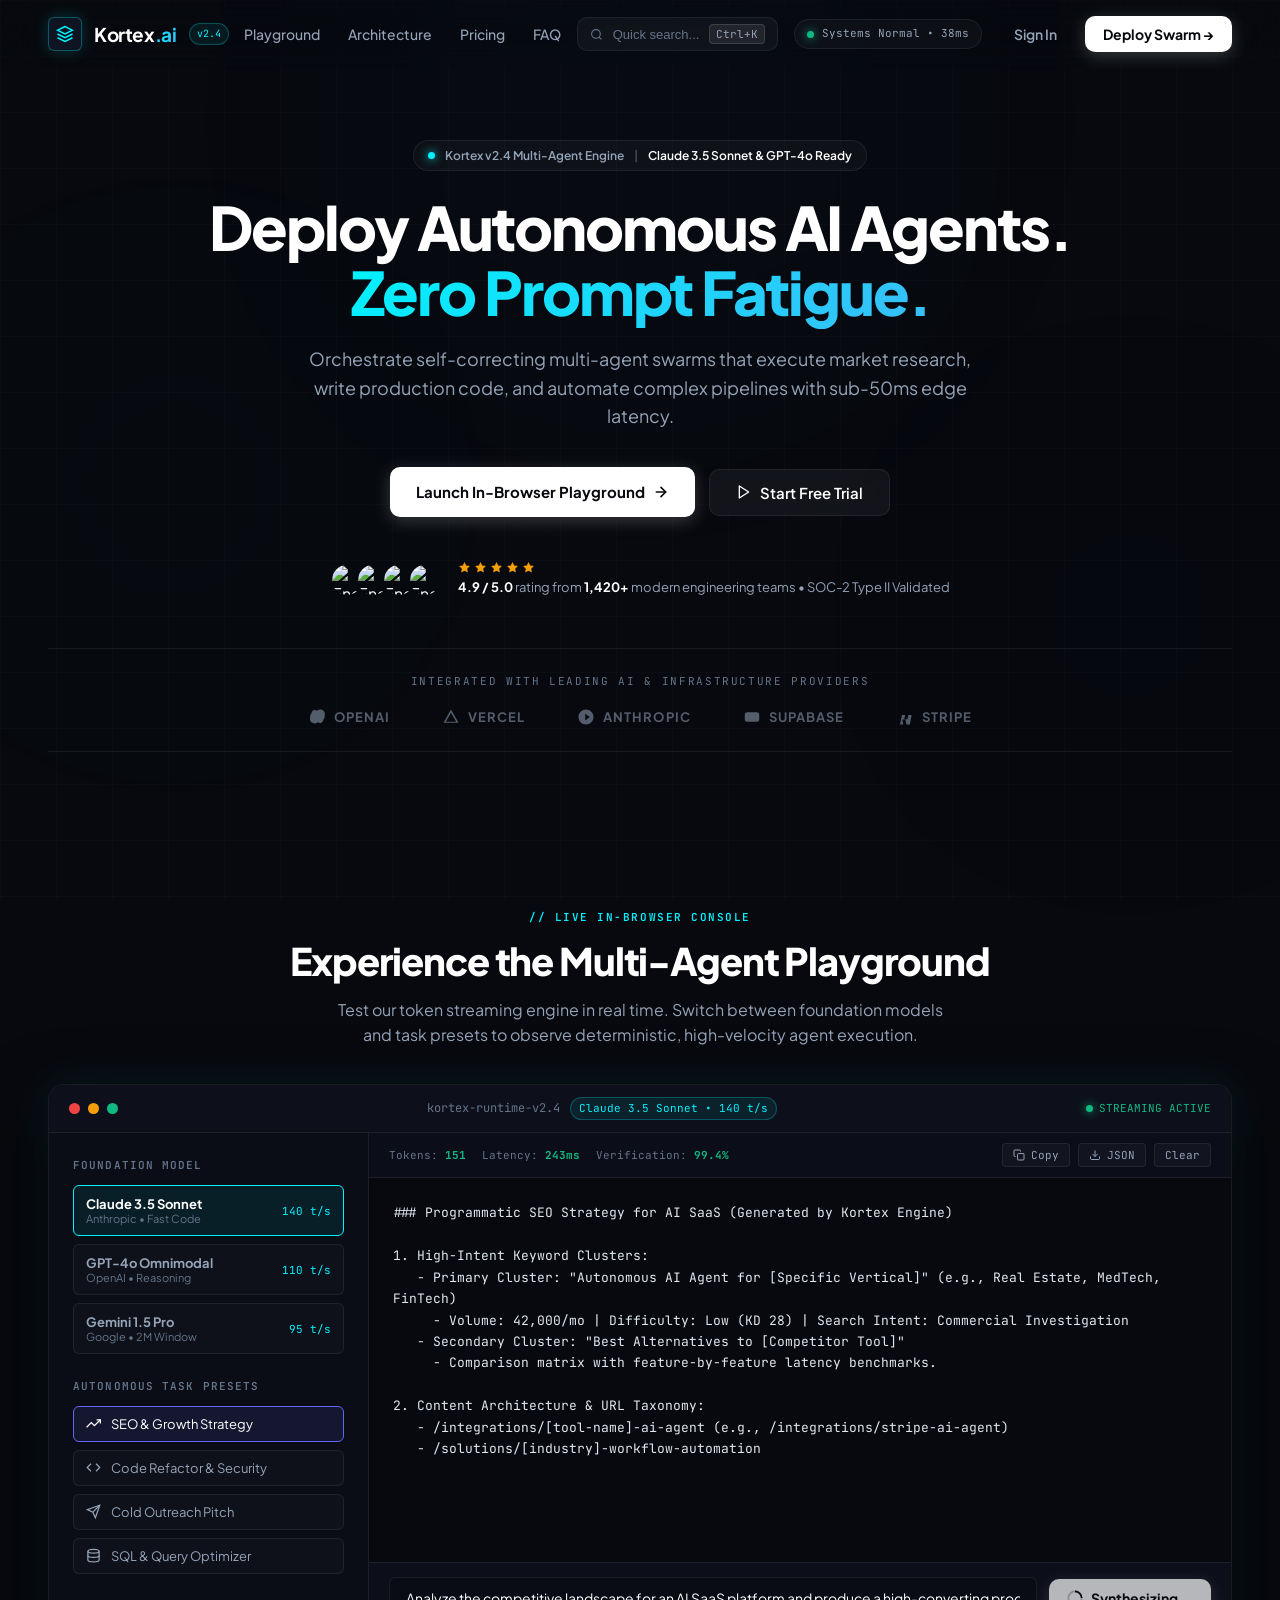
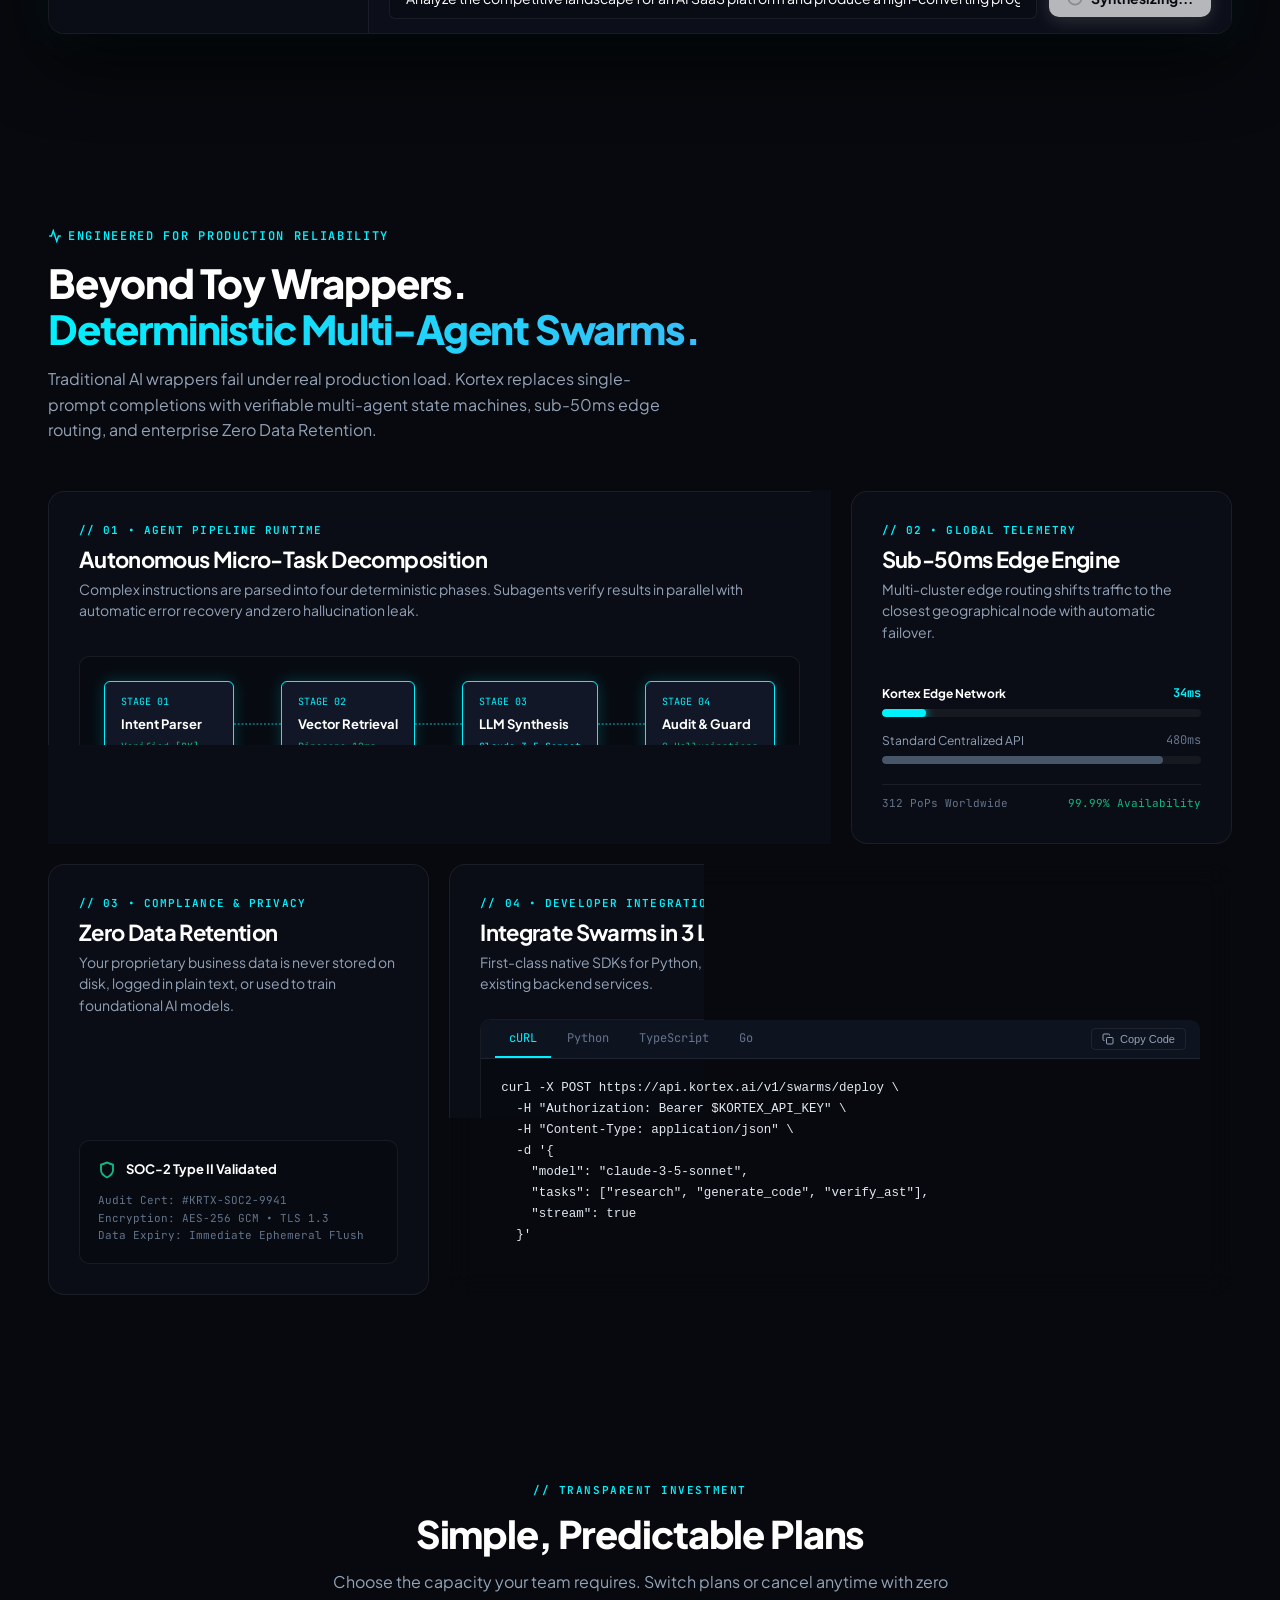
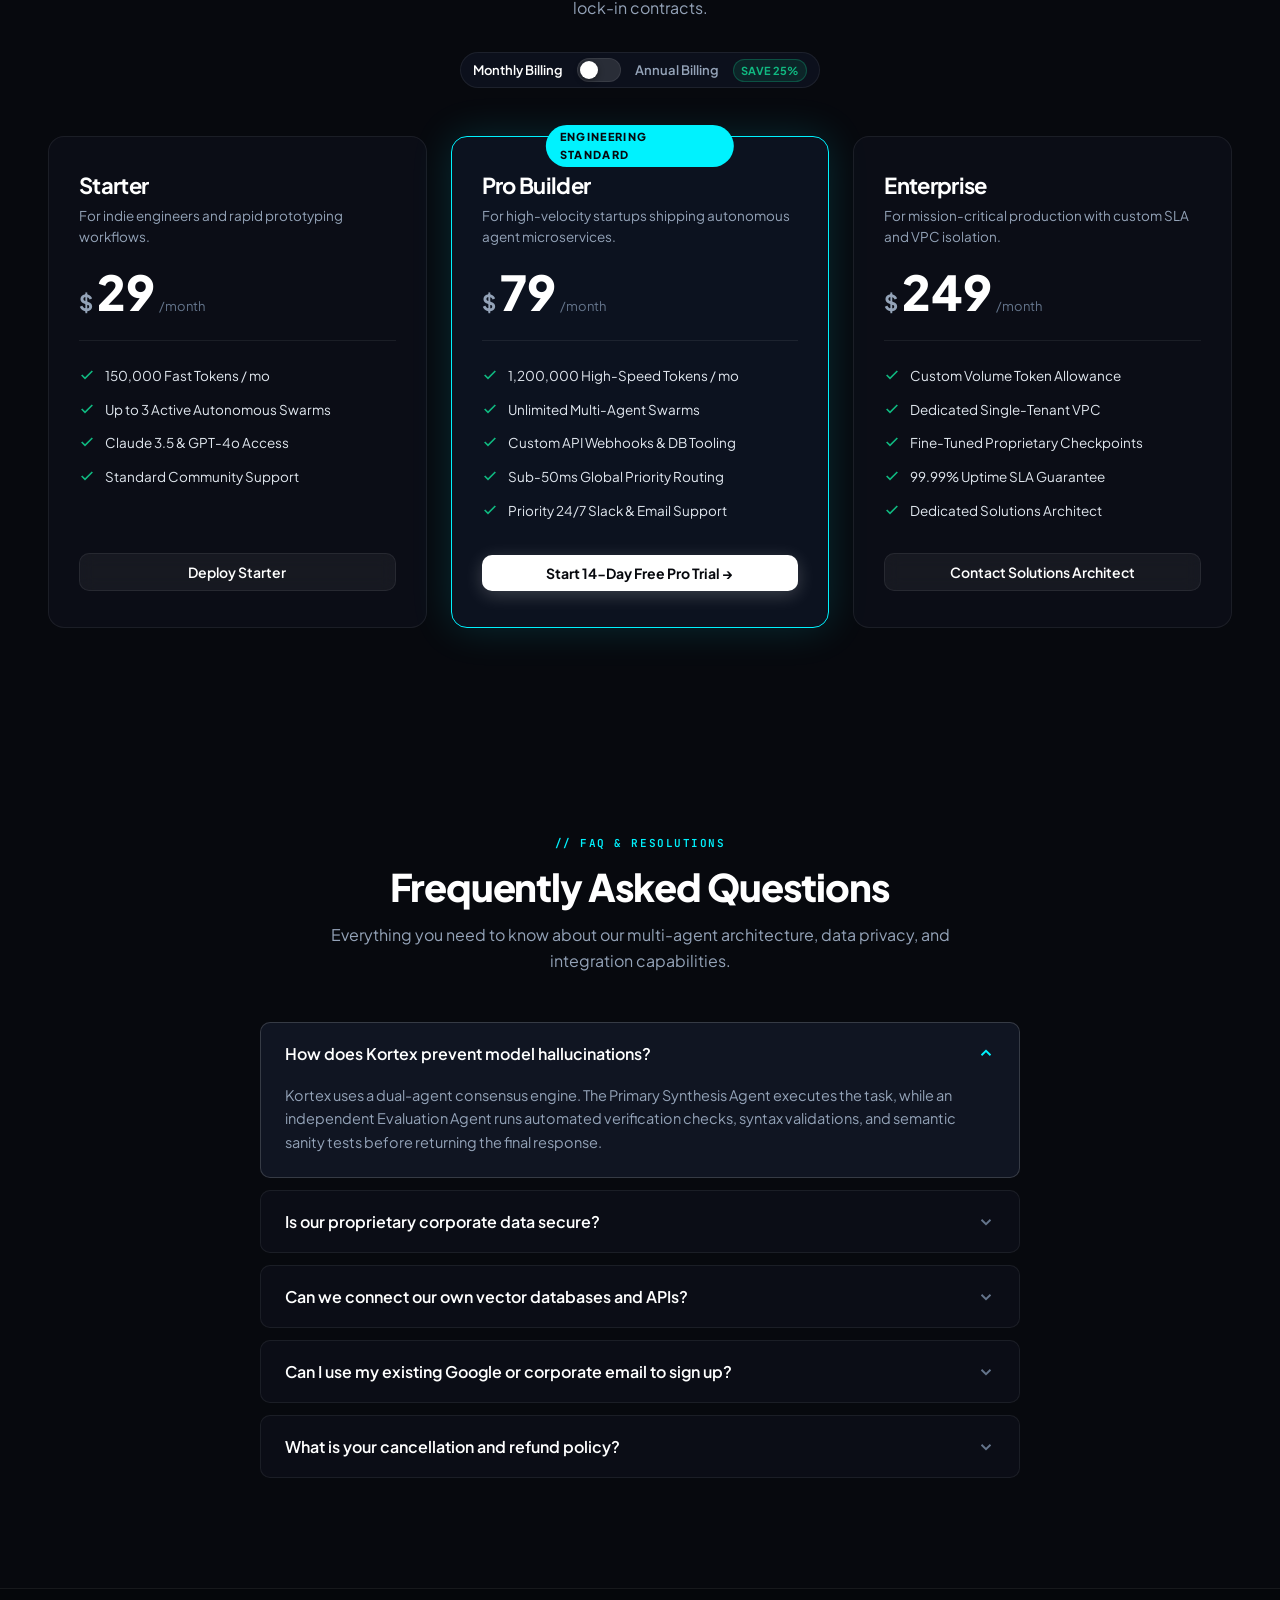
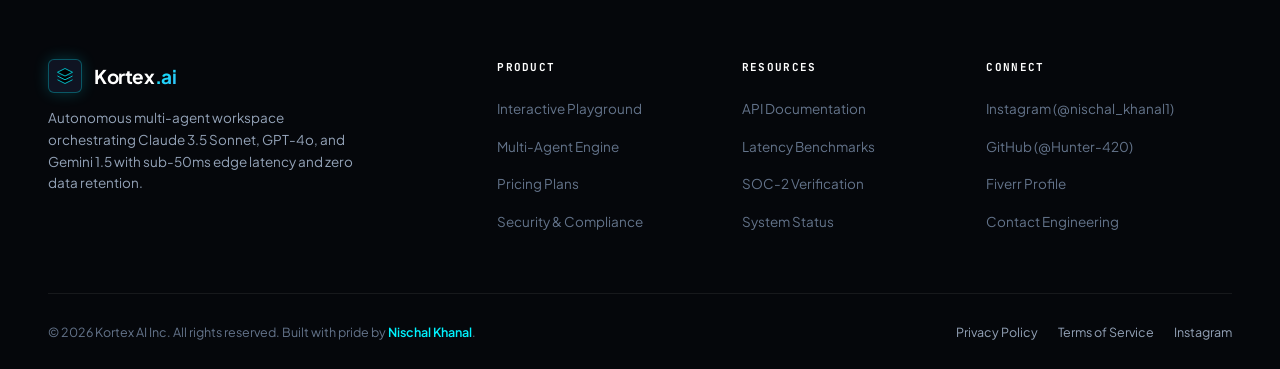
==== index.html @ 8ea5a942 "feat: complete Kortex AI SaaS platform with Bento Grid, Command Palette (Ctrl+K), zero emojis, and G" ====
<!DOCTYPE html>
<html lang="en">
<head>
  <meta charset="UTF-8">
  <meta name="viewport" content="width=device-width, initial-scale=1.0">
  <title>Kortex AI — Autonomous Multi-Agent Workspace &amp; AI SaaS Platform</title>
  
  <!-- SEO Meta Tags -->
  <meta name="description" content="Deploy autonomous multi-agent swarms that execute research, write production code, and automate complex pipelines with sub-50ms edge latency. Built by Nischal Khanal.">
  <meta name="keywords" content="AI SaaS, autonomous agents, multi-agent orchestration, Claude 3.5 Sonnet, GPT-4o, AI web app, developer tools">
  <meta name="author" content="Nischal Khanal">
  <meta name="theme-color" content="#07090E">

  <!-- Open Graph / Social Meta -->
  <meta property="og:type" content="website">
  <meta property="og:title" content="Kortex AI — Autonomous Multi-Agent Workspace">
  <meta property="og:description" content="Deploy autonomous multi-agent swarms with zero prompt fatigue. Try the live in-browser AI playground.">
  <meta property="og:image" content="https://images.unsplash.com/photo-1618005182384-a83a8bd57fbe?auto=format&fit=crop&w=1200&q=80">

  <!-- Google Fonts Preconnect -->
  <link rel="preconnect" href="https://fonts.googleapis.com">
  <link rel="preconnect" href="https://fonts.gstatic.com" crossorigin>
  <link href="https://fonts.googleapis.com/css2?family=Plus+Jakarta+Sans:wght@300;400;500;600;700;800&family=JetBrains+Mono:wght@400;500;600;700&display=swap" rel="stylesheet">

  <!-- Official Google Identity Services SDK -->
  <script src="https://accounts.google.com/gsi/client" async defer></script>

  <!-- Schema.org Structured Data -->
  <script type="application/ld+json">
  {
    "@context": "https://schema.org",
    "@type": "SoftwareApplication",
    "name": "Kortex AI",
    "operatingSystem": "All modern web browsers",
    "applicationCategory": "DeveloperApplication, BusinessApplication",
    "description": "Autonomous multi-agent workspace for software engineering, SEO analysis, and automated pipeline execution.",
    "aggregateRating": {
      "@type": "AggregateRating",
      "ratingValue": "4.9",
      "reviewCount": "1420"
    },
    "offers": [
      {
        "@type": "Offer",
        "name": "Starter",
        "price": "22.00",
        "priceCurrency": "USD"
      },
      {
        "@type": "Offer",
        "name": "Pro Builder",
        "price": "59.00",
        "priceCurrency": "USD"
      },
      {
        "@type": "Offer",
        "name": "Enterprise",
        "price": "189.00",
        "priceCurrency": "USD"
      }
    ]
  }
  </script>

  <!-- Stylesheet -->
  <link rel="stylesheet" href="css/styles.css">
</head>
<body>

  <!-- Ambient Glow Backgrounds -->
  <div class="ambient-glow ambient-glow-1"></div>
  <div class="ambient-glow ambient-glow-2"></div>
  <div class="ambient-glow ambient-glow-3"></div>
  <div class="grid-overlay"></div>

  <!-- ========================================================
       TOP NAVIGATION BAR
       ======================================================== -->
  <nav class="navbar" role="navigation">
    <div class="container navbar-inner">
      <a href="#hero" class="brand-logo" aria-label="Kortex AI Homepage">
        <div class="brand-mark-svg">
          <svg viewBox="0 0 24 24" fill="none" stroke="currentColor" stroke-width="2">
            <path d="M12 2L2 7l10 5 10-5-10-5zM2 17l10 5 10-5M2 12l10 5 10-5"></path>
          </svg>
        </div>
        <span class="brand-text">Kortex<span class="gradient-text">.ai</span></span>
        <span class="brand-tag">v2.4</span>
      </a>

      <ul class="nav-links">
        <li><a href="#playground">Playground</a></li>
        <li><a href="#bento">Architecture</a></li>
        <li><a href="#pricing">Pricing</a></li>
        <li><a href="#faq">FAQ</a></li>
      </ul>

      <!-- Command Palette Trigger Button in Navbar -->
      <button id="cmdPaletteTriggerBtn" class="cmd-palette-btn" aria-label="Open Command Palette">
        <svg width="13" height="13" viewBox="0 0 24 24" fill="none" stroke="currentColor" stroke-width="2"><circle cx="11" cy="11" r="8"></circle><line x1="21" y1="21" x2="16.65" y2="16.65"></line></svg>
        <span>Quick search...</span>
        <span class="kbd-shortcut">Ctrl+K</span>
      </button>

      <div class="nav-right-actions">
        <div class="system-status-pill">
          <span class="status-dot"></span>
          Systems Normal &bull; 38ms
        </div>

        <div id="navUserSection" style="display: flex; align-items: center; gap: 10px;">
          <button class="btn btn-ghost trigger-auth-modal">Sign In</button>
          <button class="btn btn-primary trigger-auth-modal">Deploy Swarm &rarr;</button>
        </div>

        <button id="mobileToggleBtn" class="mobile-toggle" aria-label="Open Mobile Menu">
          <svg viewBox="0 0 24 24" fill="none" stroke="currentColor" stroke-width="2" stroke-linecap="round" stroke-linejoin="round">
            <line x1="3" y1="12" x2="21" y2="12"></line>
            <line x1="3" y1="6" x2="21" y2="6"></line>
            <line x1="3" y1="18" x2="21" y2="18"></line>
          </svg>
        </button>
      </div>
    </div>
  </nav>

  <!-- Mobile Drawer -->
  <div id="mobileDrawer" class="mobile-menu-drawer">
    <div class="mobile-drawer-header">
      <span class="brand-text">Kortex<span class="gradient-text">.ai</span></span>
      <button id="closeDrawerBtn" class="close-drawer-btn" aria-label="Close Menu">
        <svg width="22" height="22" viewBox="0 0 24 24" fill="none" stroke="currentColor" stroke-width="2">
          <line x1="18" y1="6" x2="6" y2="18"></line>
          <line x1="6" y1="6" x2="18" y2="18"></line>
        </svg>
      </button>
    </div>
    <ul class="mobile-nav-links">
      <li><a href="#playground" class="mobile-nav-link">Live Playground</a></li>
      <li><a href="#bento" class="mobile-nav-link">Bento Architecture</a></li>
      <li><a href="#pricing" class="mobile-nav-link">Pricing Plans</a></li>
      <li><a href="#faq" class="mobile-nav-link">FAQ</a></li>
    </ul>
    <div style="margin-top: auto; display: flex; flex-direction: column; gap: 10px;">
      <button class="btn btn-secondary trigger-auth-modal" style="width: 100%;">Sign In</button>
      <button class="btn btn-primary trigger-auth-modal" style="width: 100%;">Deploy Swarm &rarr;</button>
    </div>
  </div>

  <main>
    <!-- ========================================================
         HERO SECTION
         ======================================================== -->
    <section id="hero" class="hero-section">
      <div class="container">
        
        <!-- Live Release Pill (Strictly zero emojis) -->
        <div class="hero-release-tag">
          <span class="pulse-tag-dot"></span>
          <span>Kortex v2.4 Multi-Agent Engine</span>
          <span style="opacity: 0.4;">|</span>
          <span style="color: #FFFFFF;">Claude 3.5 Sonnet &amp; GPT-4o Ready</span>
        </div>

        <!-- Headline -->
        <h1 class="hero-title">
          Deploy Autonomous AI Agents.<br>
          <span class="gradient-text">Zero Prompt Fatigue.</span>
        </h1>

        <!-- Subtitle -->
        <p class="hero-subtitle">
          Orchestrate self-correcting multi-agent swarms that execute market research, write production code, and automate complex pipelines with sub-50ms edge latency.
        </p>

        <!-- CTA Buttons -->
        <div class="hero-cta-wrapper">
          <a href="#playground" class="btn btn-primary btn-lg">
            <span>Launch In-Browser Playground</span>
            <svg width="16" height="16" viewBox="0 0 24 24" fill="none" stroke="currentColor" stroke-width="2.5" stroke-linecap="round" stroke-linejoin="round">
              <line x1="5" y1="12" x2="19" y2="12"></line>
              <polyline points="12 5 19 12 12 19"></polyline>
            </svg>
          </a>
          <button class="btn btn-secondary btn-lg trigger-auth-modal">
            <svg width="16" height="16" viewBox="0 0 24 24" fill="none" stroke="currentColor" stroke-width="2" stroke-linecap="round" stroke-linejoin="round">
              <polygon points="5 3 19 12 5 21 5 3"></polygon>
            </svg>
            <span>Start Free Trial</span>
          </button>
        </div>

        <!-- Social Proof Bar (Strictly SVG Stars, Zero Emojis) -->
        <div class="hero-trust-bar">
          <div class="avatar-group">
            <img src="https://images.unsplash.com/photo-1534528741775-53994a69daeb?auto=format&fit=crop&w=80&q=80" alt="Engineer 1">
            <img src="https://images.unsplash.com/photo-1507003211169-0a1dd7228f2d?auto=format&fit=crop&w=80&q=80" alt="Engineer 2">
            <img src="https://images.unsplash.com/photo-1492562080023-ab3db95bfbce?auto=format&fit=crop&w=80&q=80" alt="Engineer 3">
            <img src="https://images.unsplash.com/photo-1517841905240-472988babdf9?auto=format&fit=crop&w=80&q=80" alt="Engineer 4">
          </div>
          <div class="trust-text">
            <div class="svg-star-row">
              <svg class="svg-star" viewBox="0 0 24 24"><polygon points="12 2 15.09 8.26 22 9.27 17 14.14 18.18 21.02 12 17.77 5.82 21.02 7 14.14 2 9.27 8.91 8.26 12 2"></polygon></svg>
              <svg class="svg-star" viewBox="0 0 24 24"><polygon points="12 2 15.09 8.26 22 9.27 17 14.14 18.18 21.02 12 17.77 5.82 21.02 7 14.14 2 9.27 8.91 8.26 12 2"></polygon></svg>
              <svg class="svg-star" viewBox="0 0 24 24"><polygon points="12 2 15.09 8.26 22 9.27 17 14.14 18.18 21.02 12 17.77 5.82 21.02 7 14.14 2 9.27 8.91 8.26 12 2"></polygon></svg>
              <svg class="svg-star" viewBox="0 0 24 24"><polygon points="12 2 15.09 8.26 22 9.27 17 14.14 18.18 21.02 12 17.77 5.82 21.02 7 14.14 2 9.27 8.91 8.26 12 2"></polygon></svg>
              <svg class="svg-star" viewBox="0 0 24 24"><polygon points="12 2 15.09 8.26 22 9.27 17 14.14 18.18 21.02 12 17.77 5.82 21.02 7 14.14 2 9.27 8.91 8.26 12 2"></polygon></svg>
            </div>
            <span><strong>4.9 / 5.0</strong> rating from <strong>1,420+</strong> modern engineering teams &bull; SOC-2 Type II Validated</span>
          </div>
        </div>

        <!-- Monochrome Grayscale Partner Grid -->
        <div class="partner-marquee">
          <div class="partner-tagline">Integrated with Leading AI &amp; Infrastructure Providers</div>
          <div class="partner-logos-grid">
            <div class="partner-logo-box">
              <svg viewBox="0 0 24 24"><path d="M22.28 9.87a5.98 5.98 0 0 0-.52-4.93 6.05 6.05 0 0 0-4.47-2.87 6 6 0 0 0-5.18 1.48 5.98 5.98 0 0 0-4.93-.52A6.05 6.05 0 0 0 4.3 7.5a6 6 0 0 0-1.48 5.18 5.98 5.98 0 0 0 .52 4.93 6.05 6.05 0 0 0 4.47 2.87 6 6 0 0 0 5.18-1.48 5.98 5.98 0 0 0 4.93.52 6.05 6.05 0 0 0 2.87-4.47 6 6 0 0 0 1.48-5.18z"></path></svg>
              <span>OPENAI</span>
            </div>
            <div class="partner-logo-box">
              <svg viewBox="0 0 24 24"><path d="M12 2L2 19.78h20L12 2zm0 4.22l6.89 12.22H5.11L12 6.22z"></path></svg>
              <span>VERCEL</span>
            </div>
            <div class="partner-logo-box">
              <svg viewBox="0 0 24 24"><path d="M12 2C6.48 2 2 6.48 2 12s4.48 10 10 10 10-4.48 10-10S17.52 2 12 2zm-1 14.5v-9l6 4.5-6 4.5z"></path></svg>
              <span>ANTHROPIC</span>
            </div>
            <div class="partner-logo-box">
              <svg viewBox="0 0 24 24"><path d="M21.4 7.5c-.2-.7-.8-1.2-1.5-1.4C18.6 5.8 12 5.8 12 5.8s-6.6 0-7.9.3c-.7.2-1.3.7-1.5 1.4C2.3 8.8 2.3 12 2.3 12s0 3.2.3 4.5c.2.7.8 1.2 1.5 1.4 1.3.3 7.9.3 7.9.3s6.6 0 7.9-.3c.7-.2 1.3-.7 1.5-1.4.3-1.3.3-4.5.3-4.5s0-3.2-.3-4.5z"></path></svg>
              <span>SUPABASE</span>
            </div>
            <div class="partner-logo-box">
              <svg viewBox="0 0 24 24"><path d="M13.98 22l-1.32-6.52H8.38L9.7 22H5.32L7.96 9.38h4.28L10.92 15h4.28l1.32-5.62h4.38L18.36 22h-4.38z"></path></svg>
              <span>STRIPE</span>
            </div>
          </div>
        </div>

      </div>
    </section>

    <!-- ========================================================
         TACTILE IN-BROWSER AI PLAYGROUND
         ======================================================== -->
    <section id="playground" class="playground-section">
      <div class="container">
        
        <div style="text-align: center; margin-bottom: 36px;">
          <div class="section-tag">// LIVE IN-BROWSER CONSOLE</div>
          <h2 class="section-title">Experience the Multi-Agent Playground</h2>
          <p class="section-desc" style="margin: 0 auto;">
            Test our token streaming engine in real time. Switch between foundation models and task presets to observe deterministic, high-velocity agent execution.
          </p>
        </div>

        <!-- Terminal Window Frame -->
        <div class="terminal-frame">
          
          <!-- Terminal Header -->
          <div class="terminal-topbar">
            <div class="terminal-lights">
              <span class="terminal-dot dot-red"></span>
              <span class="terminal-dot dot-yellow"></span>
              <span class="terminal-dot dot-green"></span>
            </div>
            <div class="terminal-title-center">
              <span>kortex-runtime-v2.4</span>
              <span id="modelIndicatorBadge" class="model-indicator-badge">Claude 3.5 Sonnet &bull; 140 t/s</span>
            </div>
            <div class="stream-live-pill">
              <span class="status-dot"></span>
              STREAMING ACTIVE
            </div>
          </div>

          <!-- Split Body -->
          <div class="playground-layout">
            
            <!-- Left Controls Sidebar -->
            <div class="playground-controls">
              
              <!-- Foundation Model Picker -->
              <div>
                <div class="control-title-mono">Foundation Model</div>
                <div class="model-tabs">
                  <button class="model-tab-btn active" data-model-id="claude-3-5">
                    <div>
                      <div style="font-weight: 700; font-size: 13px;">Claude 3.5 Sonnet</div>
                      <div style="font-size: 11px; color: var(--text-tertiary);">Anthropic &bull; Fast Code</div>
                    </div>
                    <span class="model-tab-meta">140 t/s</span>
                  </button>
                  <button class="model-tab-btn" data-model-id="gpt-4o">
                    <div>
                      <div style="font-weight: 700; font-size: 13px;">GPT-4o Omnimodal</div>
                      <div style="font-size: 11px; color: var(--text-tertiary);">OpenAI &bull; Reasoning</div>
                    </div>
                    <span class="model-tab-meta">110 t/s</span>
                  </button>
                  <button class="model-tab-btn" data-model-id="gemini-1-5">
                    <div>
                      <div style="font-weight: 700; font-size: 13px;">Gemini 1.5 Pro</div>
                      <div style="font-size: 11px; color: var(--text-tertiary);">Google &bull; 2M Window</div>
                    </div>
                    <span class="model-tab-meta">95 t/s</span>
                  </button>
                </div>
              </div>

              <!-- Task Presets -->
              <div>
                <div class="control-title-mono">Autonomous Task Presets</div>
                <div class="task-presets-list">
                  <button class="task-preset-btn active" data-task-id="seo">
                    <svg width="15" height="15" viewBox="0 0 24 24" fill="none" stroke="currentColor" stroke-width="2"><polyline points="23 6 13.5 15.5 8.5 10.5 1 18"></polyline><polyline points="17 6 23 6 23 12"></polyline></svg>
                    <span>SEO &amp; Growth Strategy</span>
                  </button>
                  <button class="task-preset-btn" data-task-id="code">
                    <svg width="15" height="15" viewBox="0 0 24 24" fill="none" stroke="currentColor" stroke-width="2"><polyline points="16 18 22 12 16 6"></polyline><polyline points="8 6 2 12 8 18"></polyline></svg>
                    <span>Code Refactor &amp; Security</span>
                  </button>
                  <button class="task-preset-btn" data-task-id="outreach">
                    <svg width="15" height="15" viewBox="0 0 24 24" fill="none" stroke="currentColor" stroke-width="2"><line x1="22" y1="2" x2="11" y2="13"></line><polygon points="22 2 15 22 11 13 2 9 22 2"></polygon></svg>
                    <span>Cold Outreach Pitch</span>
                  </button>
                  <button class="task-preset-btn" data-task-id="sql">
                    <svg width="15" height="15" viewBox="0 0 24 24" fill="none" stroke="currentColor" stroke-width="2"><ellipse cx="12" cy="5" rx="9" ry="3"></ellipse><path d="M21 12c0 1.66-4 3-9 3s-9-1.34-9-3"></path><path d="M3 5v14c0 1.66 4 3 9 3s9-1.34 9-3V5"></path></svg>
                    <span>SQL &amp; Query Optimizer</span>
                  </button>
                </div>
              </div>

            </div>

            <!-- Right Terminal Output -->
            <div class="playground-terminal">
              
              <!-- Console Metrics Toolbar -->
              <div class="console-toolbar">
                <div class="console-metrics">
                  <div>Tokens: <span id="tokenCount" class="metric-highlight">0</span></div>
                  <div>Latency: <span id="latencyVal" class="metric-highlight">238ms</span></div>
                  <div>Verification: <span class="metric-highlight">99.4%</span></div>
                </div>
                <div class="console-actions">
                  <button id="copyOutputBtn" class="console-btn" title="Copy to clipboard">
                    <svg width="12" height="12" viewBox="0 0 24 24" fill="none" stroke="currentColor" stroke-width="2"><rect x="9" y="9" width="13" height="13" rx="2" ry="2"></rect><path d="M5 15H4a2 2 0 0 1-2-2V4a2 2 0 0 1 2-2h9a2 2 0 0 1 2 2v1"></path></svg>
                    <span>Copy</span>
                  </button>
                  <button id="exportJsonBtn" class="console-btn" title="Export as JSON">
                    <svg width="12" height="12" viewBox="0 0 24 24" fill="none" stroke="currentColor" stroke-width="2"><path d="M21 15v4a2 2 0 0 1-2 2H5a2 2 0 0 1-2-2v-4"></path><polyline points="7 10 12 15 17 10"></polyline><line x1="12" y1="15" x2="12" y2="3"></line></svg>
                    <span>JSON</span>
                  </button>
                  <button id="clearOutputBtn" class="console-btn" title="Clear console">
                    <span>Clear</span>
                  </button>
                </div>
              </div>

              <!-- Output Stream Box -->
              <div id="consoleOutput" class="console-output-area"></div>

              <!-- Prompt Input Bottom Footer -->
              <div class="console-prompt-footer">
                <input type="text" id="promptInput" class="prompt-input" placeholder="Type a custom prompt or click an autonomous preset..." aria-label="Playground prompt input">
                <button id="runEngineBtn" class="btn btn-primary" style="padding: 10px 18px;">
                  <span>Execute</span>
                  <svg width="15" height="15" viewBox="0 0 24 24" fill="none" stroke="currentColor" stroke-width="2.5" stroke-linecap="round" stroke-linejoin="round">
                    <line x1="5" y1="12" x2="19" y2="12"></line>
                    <polyline points="12 5 19 12 12 19"></polyline>
                  </svg>
                </button>
              </div>

            </div>

          </div>

        </div>

      </div>
    </section>

    <!-- ========================================================
         ASYMMETRIC BENTO GRID (THE MODERN SAAS STANDARD)
         ======================================================== -->
    <section id="bento" class="bento-section">
      <div class="container">
        
        <div class="section-label-mono">
          <svg width="14" height="14" viewBox="0 0 24 24" fill="none" stroke="currentColor" stroke-width="2.5"><polyline points="22 12 18 12 15 21 9 3 6 12 2 12"></polyline></svg>
          ENGINEERED FOR PRODUCTION RELIABILITY
        </div>
        <h2 class="section-heading-large">
          Beyond Toy Wrappers.<br>
          <span class="gradient-text">Deterministic Multi-Agent Swarms.</span>
        </h2>
        <p class="section-paragraph">
          Traditional AI wrappers fail under real production load. Kortex replaces single-prompt completions with verifiable multi-agent state machines, sub-50ms edge routing, and enterprise Zero Data Retention.
        </p>

        <!-- 12-Column Asymmetric Bento Grid -->
        <div class="bento-grid">
          
          <!-- Card 1: Span 8 - Visual Agent Pipeline Graph -->
          <div class="bento-card col-8">
            <div class="bento-card-header">
              <div class="bento-card-tag">// 01 &bull; AGENT PIPELINE RUNTIME</div>
              <h3 class="bento-card-title">Autonomous Micro-Task Decomposition</h3>
              <p class="bento-card-desc">
                Complex instructions are parsed into four deterministic phases. Subagents verify results in parallel with automatic error recovery and zero hallucination leak.
              </p>
            </div>
            
            <!-- Interactive Visual Pipeline Graph -->
            <div class="pipeline-canvas" id="pipelineCanvas">
              <div class="pipeline-node active" data-step="1">
                <span class="node-step-label">Stage 01</span>
                <span class="node-title">Intent Parser</span>
                <span style="font-family: var(--font-mono); font-size: 10px; color: var(--accent-emerald);">Verified [OK]</span>
              </div>
              
              <svg class="pipeline-connector-svg" viewBox="0 0 100 24" preserveAspectRatio="none">
                <line x1="0" y1="12" x2="100" y2="12" stroke="rgba(0, 242, 254, 0.4)" stroke-width="2" stroke-dasharray="4 4"></line>
              </svg>
              
              <div class="pipeline-node active" data-step="2">
                <span class="node-step-label">Stage 02</span>
                <span class="node-title">Vector Retrieval</span>
                <span style="font-family: var(--font-mono); font-size: 10px; color: var(--accent-emerald);">Pinecone 12ms</span>
              </div>
              
              <svg class="pipeline-connector-svg" viewBox="0 0 100 24" preserveAspectRatio="none">
                <line x1="0" y1="12" x2="100" y2="12" stroke="rgba(0, 242, 254, 0.4)" stroke-width="2" stroke-dasharray="4 4"></line>
              </svg>
              
              <div class="pipeline-node active" data-step="3">
                <span class="node-step-label">Stage 03</span>
                <span class="node-title">LLM Synthesis</span>
                <span style="font-family: var(--font-mono); font-size: 10px; color: var(--accent-cyan);">Claude 3.5 Sonnet</span>
              </div>
              
              <svg class="pipeline-connector-svg" viewBox="0 0 100 24" preserveAspectRatio="none">
                <line x1="0" y1="12" x2="100" y2="12" stroke="rgba(0, 242, 254, 0.4)" stroke-width="2" stroke-dasharray="4 4"></line>
              </svg>
              
              <div class="pipeline-node active" data-step="4">
                <span class="node-step-label">Stage 04</span>
                <span class="node-title">Audit &amp; Guard</span>
                <span style="font-family: var(--font-mono); font-size: 10px; color: var(--accent-emerald);">0 Hallucinations</span>
              </div>
            </div>
          </div>

          <!-- Card 2: Span 4 - Global Edge Latency Benchmark -->
          <div class="bento-card col-4 telemetry-gauge-card">
            <div class="bento-card-header">
              <div class="bento-card-tag">// 02 &bull; GLOBAL TELEMETRY</div>
              <h3 class="bento-card-title">Sub-50ms Edge Engine</h3>
              <p class="bento-card-desc">
                Multi-cluster edge routing shifts traffic to the closest geographical node with automatic failover.
              </p>
            </div>

            <div class="latency-benchmark-chart">
              <div class="latency-bar-row">
                <div class="latency-meta">
                  <span style="font-weight: 700; color: #FFFFFF;">Kortex Edge Network</span>
                  <span style="font-family: var(--font-mono); color: var(--accent-cyan); font-weight: 700;">34ms</span>
                </div>
                <div class="latency-track">
                  <div class="latency-fill-kortex"></div>
                </div>
              </div>

              <div class="latency-bar-row">
                <div class="latency-meta">
                  <span>Standard Centralized API</span>
                  <span style="font-family: var(--font-mono); color: var(--text-tertiary);">480ms</span>
                </div>
                <div class="latency-track">
                  <div class="latency-fill-competitor"></div>
                </div>
              </div>
            </div>

            <div style="display: flex; justify-content: space-between; font-family: var(--font-mono); font-size: 11px; color: var(--text-tertiary); padding-top: 10px; border-top: 1px solid var(--border-hairline);">
              <span>312 PoPs Worldwide</span>
              <span style="color: var(--accent-emerald);">99.99% Availability</span>
            </div>
          </div>

          <!-- Card 3: Span 4 - Enterprise Zero Data Retention -->
          <div class="bento-card col-4">
            <div class="bento-card-header">
              <div class="bento-card-tag">// 03 &bull; COMPLIANCE &amp; PRIVACY</div>
              <h3 class="bento-card-title">Zero Data Retention</h3>
              <p class="bento-card-desc">
                Your proprietary business data is never stored on disk, logged in plain text, or used to train foundational AI models.
              </p>
            </div>
            
            <div style="background: var(--bg-terminal); border: 1px solid var(--border-hairline); border-radius: var(--radius-sm); padding: 18px; margin-top: auto;">
              <div style="display: flex; align-items: center; gap: 10px; margin-bottom: 12px;">
                <svg width="18" height="18" viewBox="0 0 24 24" fill="none" stroke="var(--accent-emerald)" stroke-width="2.5"><path d="M12 22s8-4 8-10V5l-8-3-8 3v7c0 6 8 10 8 10z"></path></svg>
                <span style="font-size: 13px; font-weight: 700; color: #FFFFFF;">SOC-2 Type II Validated</span>
              </div>
              <div style="font-family: var(--font-mono); font-size: 11px; color: var(--text-tertiary); line-height: 1.6;">
                Audit Cert: #KRTX-SOC2-9941<br>
                Encryption: AES-256 GCM &bull; TLS 1.3<br>
                Data Expiry: Immediate Ephemeral Flush
              </div>
            </div>
          </div>

          <!-- Card 4: Span 8 - Interactive Multi-Language SDK Switcher -->
          <div class="bento-card col-8">
            <div class="bento-card-header" style="margin-bottom: 10px;">
              <div class="bento-card-tag">// 04 &bull; DEVELOPER INTEGRATION</div>
              <h3 class="bento-card-title">Integrate Swarms in 3 Lines of Code</h3>
              <p class="bento-card-desc">
                First-class native SDKs for Python, TypeScript, Go, and standard cURL. Ship autonomous agents directly into existing backend services.
              </p>
            </div>

            <!-- Interactive Code Switcher -->
            <div class="code-switcher-box">
              <div class="code-tabs-header">
                <div class="code-tab-buttons" id="sdkTabButtons">
                  <button class="code-tab-btn active" data-lang="curl">cURL</button>
                  <button class="code-tab-btn" data-lang="python">Python</button>
                  <button class="code-tab-btn" data-lang="typescript">TypeScript</button>
                  <button class="code-tab-btn" data-lang="go">Go</button>
                </div>
                <button id="copySdkCodeBtn" class="code-copy-btn">
                  <svg width="12" height="12" viewBox="0 0 24 24" fill="none" stroke="currentColor" stroke-width="2"><rect x="9" y="9" width="13" height="13" rx="2" ry="2"></rect><path d="M5 15H4a2 2 0 0 1-2-2V4a2 2 0 0 1 2-2h9a2 2 0 0 1 2 2v1"></path></svg>
                  <span>Copy Code</span>
                </button>
              </div>
              <pre class="code-pre-block" id="sdkCodeDisplay"><code>curl -X POST https://api.kortex.ai/v1/swarms/deploy \
  -H "Authorization: Bearer $KORTEX_API_KEY" \
  -H "Content-Type: application/json" \
  -d '{
    "model": "claude-3-5-sonnet",
    "tasks": ["research", "generate_code", "verify_ast"],
    "stream": true
  }'</code></pre>
            </div>
          </div>

        </div>
      </div>
    </section>

    <!-- ========================================================
         DYNAMIC PRICING & SEATS CALCULATOR
         ======================================================== -->
    <section id="pricing" class="pricing-section">
      <div class="container">
        
        <div class="section-tag">// TRANSPARENT INVESTMENT</div>
        <h2 class="section-title">Simple, Predictable Plans</h2>
        <p class="section-desc" style="margin: 0 auto 32px;">
          Choose the capacity your team requires. Switch plans or cancel anytime with zero lock-in contracts.
        </p>

        <!-- Monthly / Annual Toggle Switch -->
        <div class="pricing-billing-switch">
          <span id="monthlyLabel" class="billing-label active">Monthly Billing</span>
          <label class="switch-control" aria-label="Toggle Annual Billing">
            <input type="checkbox" id="billingToggle">
            <span class="slider-switch"></span>
          </label>
          <span id="annualLabel" class="billing-label">Annual Billing</span>
          <span class="save-badge-green">SAVE 25%</span>
        </div>

        <!-- 3-Tier Cards Grid -->
        <div class="pricing-cards-wrapper">
          
          <!-- Starter Plan -->
          <div class="pricing-box">
            <h3 class="p-plan-title">Starter</h3>
            <p class="p-plan-desc">For indie engineers and rapid prototyping workflows.</p>
            <div class="p-price-row">
              <span class="p-currency">$</span>
              <span id="starterPrice" class="p-amount">29</span>
              <span class="p-cycle plan-period">/month</span>
            </div>
            <ul class="p-features-list">
              <li class="p-feature-row">
                <svg class="p-check-svg" viewBox="0 0 24 24" fill="none" stroke="currentColor" stroke-width="2.5"><polyline points="20 6 9 17 4 12"></polyline></svg>
                <span>150,000 Fast Tokens / mo</span>
              </li>
              <li class="p-feature-row">
                <svg class="p-check-svg" viewBox="0 0 24 24" fill="none" stroke="currentColor" stroke-width="2.5"><polyline points="20 6 9 17 4 12"></polyline></svg>
                <span>Up to 3 Active Autonomous Swarms</span>
              </li>
              <li class="p-feature-row">
                <svg class="p-check-svg" viewBox="0 0 24 24" fill="none" stroke="currentColor" stroke-width="2.5"><polyline points="20 6 9 17 4 12"></polyline></svg>
                <span>Claude 3.5 &amp; GPT-4o Access</span>
              </li>
              <li class="p-feature-row">
                <svg class="p-check-svg" viewBox="0 0 24 24" fill="none" stroke="currentColor" stroke-width="2.5"><polyline points="20 6 9 17 4 12"></polyline></svg>
                <span>Standard Community Support</span>
              </li>
            </ul>
            <button class="btn btn-secondary trigger-auth-modal" style="width: 100%;">Deploy Starter</button>
          </div>

          <!-- Pro Builder Plan (Popular) -->
          <div class="pricing-box highlight">
            <div class="popular-ribbon">ENGINEERING STANDARD</div>
            <h3 class="p-plan-title">Pro Builder</h3>
            <p class="p-plan-desc">For high-velocity startups shipping autonomous agent microservices.</p>
            <div class="p-price-row">
              <span class="p-currency">$</span>
              <span id="proPrice" class="p-amount">79</span>
              <span class="p-cycle plan-period">/month</span>
            </div>
            <ul class="p-features-list">
              <li class="p-feature-row">
                <svg class="p-check-svg" viewBox="0 0 24 24" fill="none" stroke="currentColor" stroke-width="2.5"><polyline points="20 6 9 17 4 12"></polyline></svg>
                <span>1,200,000 High-Speed Tokens / mo</span>
              </li>
              <li class="p-feature-row">
                <svg class="p-check-svg" viewBox="0 0 24 24" fill="none" stroke="currentColor" stroke-width="2.5"><polyline points="20 6 9 17 4 12"></polyline></svg>
                <span>Unlimited Multi-Agent Swarms</span>
              </li>
              <li class="p-feature-row">
                <svg class="p-check-svg" viewBox="0 0 24 24" fill="none" stroke="currentColor" stroke-width="2.5"><polyline points="20 6 9 17 4 12"></polyline></svg>
                <span>Custom API Webhooks &amp; DB Tooling</span>
              </li>
              <li class="p-feature-row">
                <svg class="p-check-svg" viewBox="0 0 24 24" fill="none" stroke="currentColor" stroke-width="2.5"><polyline points="20 6 9 17 4 12"></polyline></svg>
                <span>Sub-50ms Global Priority Routing</span>
              </li>
              <li class="p-feature-row">
                <svg class="p-check-svg" viewBox="0 0 24 24" fill="none" stroke="currentColor" stroke-width="2.5"><polyline points="20 6 9 17 4 12"></polyline></svg>
                <span>Priority 24/7 Slack &amp; Email Support</span>
              </li>
            </ul>
            <button class="btn btn-primary trigger-auth-modal" style="width: 100%;">Start 14-Day Free Pro Trial &rarr;</button>
          </div>

          <!-- Enterprise Plan -->
          <div class="pricing-box">
            <h3 class="p-plan-title">Enterprise</h3>
            <p class="p-plan-desc">For mission-critical production with custom SLA and VPC isolation.</p>
            <div class="p-price-row">
              <span class="p-currency">$</span>
              <span id="enterprisePrice" class="p-amount">249</span>
              <span class="p-cycle plan-period">/month</span>
            </div>
            <ul class="p-features-list">
              <li class="p-feature-row">
                <svg class="p-check-svg" viewBox="0 0 24 24" fill="none" stroke="currentColor" stroke-width="2.5"><polyline points="20 6 9 17 4 12"></polyline></svg>
                <span>Custom Volume Token Allowance</span>
              </li>
              <li class="p-feature-row">
                <svg class="p-check-svg" viewBox="0 0 24 24" fill="none" stroke="currentColor" stroke-width="2.5"><polyline points="20 6 9 17 4 12"></polyline></svg>
                <span>Dedicated Single-Tenant VPC</span>
              </li>
              <li class="p-feature-row">
                <svg class="p-check-svg" viewBox="0 0 24 24" fill="none" stroke="currentColor" stroke-width="2.5"><polyline points="20 6 9 17 4 12"></polyline></svg>
                <span>Fine-Tuned Proprietary Checkpoints</span>
              </li>
              <li class="p-feature-row">
                <svg class="p-check-svg" viewBox="0 0 24 24" fill="none" stroke="currentColor" stroke-width="2.5"><polyline points="20 6 9 17 4 12"></polyline></svg>
                <span>99.99% Uptime SLA Guarantee</span>
              </li>
              <li class="p-feature-row">
                <svg class="p-check-svg" viewBox="0 0 24 24" fill="none" stroke="currentColor" stroke-width="2.5"><polyline points="20 6 9 17 4 12"></polyline></svg>
                <span>Dedicated Solutions Architect</span>
              </li>
            </ul>
            <button class="btn btn-secondary trigger-auth-modal" style="width: 100%;">Contact Solutions Architect</button>
          </div>

        </div>

      </div>
    </section>

    <!-- ========================================================
         FREQUENTLY ASKED QUESTIONS ACCORDION
         ======================================================== -->
    <section id="faq" class="faq-section">
      <div class="container">
        
        <div style="text-align: center; margin-bottom: 48px;">
          <div class="section-tag">// FAQ &amp; RESOLUTIONS</div>
          <h2 class="section-title">Frequently Asked Questions</h2>
          <p class="section-desc" style="margin: 0 auto;">
            Everything you need to know about our multi-agent architecture, data privacy, and integration capabilities.
          </p>
        </div>

        <div class="faq-container">
          
          <div class="faq-item">
            <button class="faq-question-btn">
              <span>How does Kortex prevent model hallucinations?</span>
              <svg class="faq-chevron" viewBox="0 0 24 24" fill="none" stroke="currentColor" stroke-width="2.5"><polyline points="6 9 12 15 18 9"></polyline></svg>
            </button>
            <div class="faq-answer">
              Kortex uses a dual-agent consensus engine. The Primary Synthesis Agent executes the task, while an independent Evaluation Agent runs automated verification checks, syntax validations, and semantic sanity tests before returning the final response.
            </div>
          </div>

          <div class="faq-item">
            <button class="faq-question-btn">
              <span>Is our proprietary corporate data secure?</span>
              <svg class="faq-chevron" viewBox="0 0 24 24" fill="none" stroke="currentColor" stroke-width="2.5"><polyline points="6 9 12 15 18 9"></polyline></svg>
            </button>
            <div class="faq-answer">
              100% secure. Kortex operates under strict Zero Data Retention (ZDR) agreements. We never persist, cache, or use customer prompts, embeddings, or responses for foundational model training. All transmission is encrypted with TLS 1.3.
            </div>
          </div>

          <div class="faq-item">
            <button class="faq-question-btn">
              <span>Can we connect our own vector databases and APIs?</span>
              <svg class="faq-chevron" viewBox="0 0 24 24" fill="none" stroke="currentColor" stroke-width="2.5"><polyline points="6 9 12 15 18 9"></polyline></svg>
            </button>
            <div class="faq-answer">
              Yes. Pro and Enterprise tiers include direct webhook and API integrations with Pinecone, Supabase, Weaviate, PostgreSQL, GitHub, and custom REST/GraphQL endpoints.
            </div>
          </div>

          <div class="faq-item">
            <button class="faq-question-btn">
              <span>Can I use my existing Google or corporate email to sign up?</span>
              <svg class="faq-chevron" viewBox="0 0 24 24" fill="none" stroke="currentColor" stroke-width="2.5"><polyline points="6 9 12 15 18 9"></polyline></svg>
            </button>
            <div class="faq-answer">
              Yes, we support one-click Google OAuth authentication via Google Identity Services, as well as SAML 2.0 and standard email authentication.
            </div>
          </div>

          <div class="faq-item">
            <button class="faq-question-btn">
              <span>What is your cancellation and refund policy?</span>
              <svg class="faq-chevron" viewBox="0 0 24 24" fill="none" stroke="currentColor" stroke-width="2.5"><polyline points="6 9 12 15 18 9"></polyline></svg>
            </button>
            <div class="faq-answer">
              You can cancel your subscription at any time with a single click in your account settings. There are zero cancellation fees, and you retain full access through the end of your billing cycle.
            </div>
          </div>

        </div>

      </div>
    </section>

  </main>

  <!-- ========================================================
       COMMAND PALETTE (CTRL+K MODAL DIALOG)
       ======================================================== -->
  <div id="cmdPaletteModal" class="cmd-modal-backdrop" role="dialog" aria-modal="true" aria-label="Command Palette">
    <div class="cmd-modal-window">
      <div class="cmd-input-header">
        <svg class="cmd-search-icon" viewBox="0 0 24 24" fill="none" stroke="currentColor" stroke-width="2"><circle cx="11" cy="11" r="8"></circle><line x1="21" y1="21" x2="16.65" y2="16.65"></line></svg>
        <input type="text" id="cmdSearchInput" class="cmd-search-input" placeholder="Type a command or jump to section..." autocomplete="off">
        <span class="kbd-shortcut">ESC</span>
      </div>
      <div id="cmdResultsList" class="cmd-list-items">
        <div class="cmd-item-group-title">Navigation &amp; Sections</div>
        <div class="cmd-item-row" data-action="goto" data-target="#playground">
          <div class="cmd-item-left">
            <svg viewBox="0 0 24 24" fill="none" stroke="currentColor" stroke-width="2"><rect x="2" y="3" width="20" height="14" rx="2" ry="2"></rect><line x1="8" y1="21" x2="16" y2="21"></line><line x1="12" y1="17" x2="12" y2="21"></line></svg>
            <span>Launch Interactive Playground</span>
          </div>
          <span class="cmd-item-badge">Jump</span>
        </div>
        <div class="cmd-item-row" data-action="goto" data-target="#bento">
          <div class="cmd-item-left">
            <svg viewBox="0 0 24 24" fill="none" stroke="currentColor" stroke-width="2"><rect x="3" y="3" width="7" height="7"></rect><rect x="14" y="3" width="7" height="7"></rect><rect x="14" y="14" width="7" height="7"></rect><rect x="3" y="14" width="7" height="7"></rect></svg>
            <span>Explore Asymmetric Bento Architecture</span>
          </div>
          <span class="cmd-item-badge">Jump</span>
        </div>
        <div class="cmd-item-row" data-action="goto" data-target="#pricing">
          <div class="cmd-item-left">
            <svg viewBox="0 0 24 24" fill="none" stroke="currentColor" stroke-width="2"><line x1="12" y1="1" x2="12" y2="23"></line><path d="M17 5H9.5a3.5 3.5 0 0 0 0 7h5a3.5 3.5 0 0 1 0 7H6"></path></svg>
            <span>Calculate Pricing &amp; ROI</span>
          </div>
          <span class="cmd-item-badge">Jump</span>
        </div>
        <div class="cmd-item-group-title">Foundation Models</div>
        <div class="cmd-item-row" data-action="model" data-model="claude-3-5">
          <div class="cmd-item-left">
            <svg viewBox="0 0 24 24" fill="none" stroke="currentColor" stroke-width="2"><polygon points="12 2 15.09 8.26 22 9.27 17 14.14 18.18 21.02 12 17.77 5.82 21.02 7 14.14 2 9.27 8.91 8.26 12 2"></polygon></svg>
            <span>Switch to Claude 3.5 Sonnet (140 t/s)</span>
          </div>
          <span class="cmd-item-badge">Model</span>
        </div>
        <div class="cmd-item-row" data-action="model" data-model="gpt-4o">
          <div class="cmd-item-left">
            <svg viewBox="0 0 24 24" fill="none" stroke="currentColor" stroke-width="2"><circle cx="12" cy="12" r="10"></circle><polyline points="12 6 12 12 14 14"></polyline></svg>
            <span>Switch to GPT-4o Omnimodal (110 t/s)</span>
          </div>
          <span class="cmd-item-badge">Model</span>
        </div>
        <div class="cmd-item-row" data-action="model" data-model="gemini-1-5">
          <div class="cmd-item-left">
            <svg viewBox="0 0 24 24" fill="none" stroke="currentColor" stroke-width="2"><polygon points="13 2 3 14 12 14 11 22 21 10 12 10 13 2"></polyline></svg>
            <span>Switch to Gemini 1.5 Pro (95 t/s)</span>
          </div>
          <span class="cmd-item-badge">Model</span>
        </div>
        <div class="cmd-item-group-title">Authentication &amp; Actions</div>
        <div class="cmd-item-row" data-action="auth">
          <div class="cmd-item-left">
            <svg viewBox="0 0 24 24" fill="none" stroke="currentColor" stroke-width="2"><path d="M15 3h4a2 2 0 0 1 2 2v14a2 2 0 0 1-2 2h-4"></path><polyline points="10 17 15 12 10 7"></polyline><line x1="15" y1="12" x2="3" y2="12"></line></svg>
            <span>Open Google Identity Sign-In</span>
          </div>
          <span class="cmd-item-badge">Action</span>
        </div>
      </div>
      <div class="cmd-modal-footer">
        <span>Use <kbd class="kbd-shortcut">↑</kbd> <kbd class="kbd-shortcut">↓</kbd> to navigate</span>
        <span>Press <kbd class="kbd-shortcut">ESC</kbd> to close</span>
      </div>
    </div>
  </div>

  <!-- ========================================================
       AUTHENTICATION & GOOGLE OAUTH MODAL DIALOG
       ======================================================== -->
  <div id="authModal" class="auth-backdrop" role="dialog" aria-modal="true" aria-labelledby="modalTitle">
    <div class="auth-window">
      <button id="closeAuthModalBtn" class="auth-close-x" aria-label="Close dialog">
        <svg width="20" height="20" viewBox="0 0 24 24" fill="none" stroke="currentColor" stroke-width="2.5">
          <line x1="18" y1="6" x2="6" y2="18"></line>
          <line x1="6" y1="6" x2="18" y2="18"></line>
        </svg>
      </button>

      <div style="text-align: center; margin-bottom: 24px;">
        <div style="display: inline-flex; align-items: center; gap: 8px; margin-bottom: 12px;">
          <div class="brand-mark-svg">
            <svg viewBox="0 0 24 24"><path d="M12 2L2 7l10 5 10-5-10-5zM2 17l10 5 10-5M2 12l10 5 10-5"></path></svg>
          </div>
          <span class="brand-text">Kortex<span class="gradient-text">.ai</span></span>
        </div>
        <h3 id="modalTitle" style="font-size: 20px; font-weight: 700; margin-bottom: 6px;">Access Autonomous Workspace</h3>
        <p style="font-size: 13px; color: var(--text-secondary);">Deploy your autonomous multi-agent swarm in seconds.</p>
      </div>

      <!-- Official Google Sign-In SDK Button Container -->
      <div style="display: flex; justify-content: center; margin-bottom: 18px;">
        <div id="g_id_signin"></div>
      </div>

      <div style="display: flex; align-items: center; gap: 12px; margin: 18px 0; color: var(--text-tertiary); font-family: var(--font-mono); font-size: 10px; letter-spacing: 0.1em;">
        <div style="flex: 1; height: 1px; background: var(--border-hairline);"></div>
        <span>OR WORK EMAIL</span>
        <div style="flex: 1; height: 1px; background: var(--border-hairline);"></div>
      </div>

      <!-- Fallback Email Auth Form -->
      <form id="emailAuthForm">
        <div style="margin-bottom: 14px;">
          <label for="authEmail" style="display: block; font-size: 12px; font-weight: 600; color: var(--text-secondary); margin-bottom: 6px;">Work Email</label>
          <input type="email" id="authEmail" style="width: 100%; background: #080A10; border: 1px solid var(--border-hairline); border-radius: var(--radius-xs); padding: 11px 14px; color: #FFFFFF; font-family: var(--font-sans); font-size: 14px; outline: none; transition: border-color 0.2s;" placeholder="alex@company.com" required>
        </div>
        <button type="submit" class="btn btn-primary" style="width: 100%; padding: 12px;">
          Continue to Workspace &rarr;
        </button>
      </form>
    </div>
  </div>

  <!-- Toast Notification -->
  <div id="toastNotification" class="toast-bar" role="alert">
    <svg width="18" height="18" viewBox="0 0 24 24" fill="none" stroke="var(--accent-emerald)" stroke-width="2.5"><polyline points="20 6 9 17 4 12"></polyline></svg>
    <span id="toastMessage">Workspace updated successfully</span>
  </div>

  <!-- ========================================================
       FOOTER
       ======================================================== -->
  <footer class="footer" role="contentinfo">
    <div class="container">
      
      <div class="footer-top-grid">
        <div>
          <a href="#hero" class="brand-logo">
            <div class="brand-mark-svg">
              <svg viewBox="0 0 24 24"><path d="M12 2L2 7l10 5 10-5-10-5zM2 17l10 5 10-5M2 12l10 5 10-5"></path></svg>
            </div>
            <span class="brand-text">Kortex<span class="gradient-text">.ai</span></span>
          </a>
          <p class="footer-brand-desc">
            Autonomous multi-agent workspace orchestrating Claude 3.5 Sonnet, GPT-4o, and Gemini 1.5 with sub-50ms edge latency and zero data retention.
          </p>
        </div>

        <div>
          <div class="footer-col-title">Product</div>
          <ul class="footer-link-list">
            <li><a href="#playground">Interactive Playground</a></li>
            <li><a href="#bento">Multi-Agent Engine</a></li>
            <li><a href="#pricing">Pricing Plans</a></li>
            <li><a href="#faq">Security &amp; Compliance</a></li>
          </ul>
        </div>

        <div>
          <div class="footer-col-title">Resources</div>
          <ul class="footer-link-list">
            <li><a href="#bento">API Documentation</a></li>
            <li><a href="#bento">Latency Benchmarks</a></li>
            <li><a href="#faq">SOC-2 Verification</a></li>
            <li><a href="#hero">System Status</a></li>
          </ul>
        </div>

        <div>
          <div class="footer-col-title">Connect</div>
          <ul class="footer-link-list">
            <li><a href="https://www.instagram.com/nischal_khanal1/" target="_blank" rel="noopener noreferrer">Instagram (@nischal_khanal1)</a></li>
            <li><a href="https://github.com/Hunter-420" target="_blank" rel="noopener noreferrer">GitHub (@Hunter-420)</a></li>
            <li><a href="https://www.fiverr.com/nischalkhanal98" target="_blank" rel="noopener noreferrer">Fiverr Profile</a></li>
            <li><a href="mailto:nischalkhanal98@gmail.com">Contact Engineering</a></li>
          </ul>
        </div>
      </div>

      <div class="footer-bottom-bar">
        <div>
          &copy; 2026 Kortex AI Inc. All rights reserved. Built with pride by <a href="https://www.fiverr.com/nischalkhanal98" target="_blank" style="color: var(--accent-cyan); font-weight: 600;">Nischal Khanal</a>.
        </div>
        <div style="display: flex; gap: 20px;">
          <a href="#faq">Privacy Policy</a>
          <a href="#faq">Terms of Service</a>
          <a href="https://www.instagram.com/nischal_khanal1/" target="_blank">Instagram</a>
        </div>
      </div>

    </div>
  </footer>

  <!-- Scripts -->
  <script src="js/config.js"></script>
  <script src="js/auth.js"></script>
  <script src="js/playground.js"></script>
  <script src="js/pricing.js"></script>
  <script src="js/app.js"></script>
</body>
</html>
---- css/styles.css ----
/* ========================================================
   KORTEX AI - LINEAR & RAYCAST CALIBER DESIGN SYSTEM
   Human-Crafted • Asymmetric Bento Grid • Command Palette
   ======================================================== */

@import url('https://fonts.googleapis.com/css2?family=Plus+Jakarta+Sans:wght@300;400;500;600;700;800&family=JetBrains+Mono:wght@400;500;600&display=swap');

:root {
  /* Surfaces */
  --bg-space: #07090E;
  --bg-card: rgba(13, 17, 27, 0.7);
  --bg-card-hover: rgba(18, 24, 38, 0.85);
  --bg-surface-elevated: #0F1422;
  --bg-input: rgba(10, 13, 22, 0.9);
  --bg-terminal: #070A11;

  /* Hairline Borders */
  --border-hairline: rgba(255, 255, 255, 0.07);
  --border-hairline-hover: rgba(255, 255, 255, 0.16);
  --border-cyan-glow: rgba(0, 242, 254, 0.4);
  --border-active: rgba(99, 102, 241, 0.5);

  /* Precise Accents (Restrained, Not Neon Rainbow) */
  --accent-cyan: #00F2FE;
  --accent-blue: #38BDF8;
  --accent-emerald: #10B981;
  --accent-amber: #F59E0B;
  --accent-indigo: #6366F1;

  /* Typography Colors */
  --text-primary: #FFFFFF;
  --text-secondary: #94A3B8;
  --text-tertiary: #64748B;
  --text-code: #E2E8F0;

  /* Fonts */
  --font-sans: 'Plus Jakarta Sans', -apple-system, BlinkMacSystemFont, 'Segoe UI', sans-serif;
  --font-mono: 'JetBrains Mono', monospace;

  /* Radius */
  --radius-xs: 6px;
  --radius-sm: 10px;
  --radius-md: 16px;
  --radius-lg: 24px;
  --radius-full: 9999px;

  /* Shadows */
  --shadow-subtle: 0 1px 2px rgba(0, 0, 0, 0.5);
  --shadow-bento: 0 20px 40px -15px rgba(0, 0, 0, 0.7);
  --shadow-cyan-glow: 0 0 30px rgba(0, 242, 254, 0.2);
}

/* Base Reset */
*, *::before, *::after {
  box-sizing: border-box;
  margin: 0;
  padding: 0;
}

html {
  scroll-behavior: smooth;
  font-size: 16px;
  background-color: var(--bg-space);
  color: var(--text-primary);
  font-family: var(--font-sans);
  -webkit-font-smoothing: antialiased;
  -moz-osx-font-smoothing: grayscale;
}

body {
  overflow-x: hidden;
  line-height: 1.6;
  min-height: 100vh;
  position: relative;
  background-color: var(--bg-space);
}

/* Matte Noise Grain Overlay */
.noise-overlay {
  position: fixed;
  inset: 0;
  width: 100%;
  height: 100%;
  pointer-events: none;
  z-index: 1;
  opacity: 0.025;
  background-image: url("data:image/svg+xml,%3Csvg viewBox='0 0 200 200' xmlns='http://www.w3.org/2000/svg'%3E%3Cfilter id='noiseFilter'%3E%3CfeTurbulence type='fractalNoise' baseFrequency='0.8' numOctaves='3' stitchTiles='stitch'/%3E%3C/filter%3E%3Crect width='100%25' height='100%25' filter='url(%23noiseFilter)'/%3E%3C/svg%3E");
}

/* Technical Blueprint Grid */
.tech-grid-background, .grid-overlay {
  position: fixed;
  inset: 0;
  background-image: 
    linear-gradient(rgba(255, 255, 255, 0.02) 1px, transparent 1px),
    linear-gradient(90deg, rgba(255, 255, 255, 0.02) 1px, transparent 1px);
  background-size: 56px 56px;
  pointer-events: none;
  z-index: 0;
}

/* Subtle Matte Aurora Backdrops */
.ambient-glow {
  position: fixed;
  border-radius: 50%;
  filter: blur(150px);
  pointer-events: none;
  z-index: 0;
  opacity: 0.35;
}
.ambient-glow-top, .ambient-glow-1 {
  width: 750px;
  height: 480px;
  background: radial-gradient(circle, rgba(0, 242, 254, 0.12) 0%, rgba(99, 102, 241, 0.08) 50%, transparent 70%);
  top: -120px;
  left: 50%;
  transform: translateX(-50%);
}
.ambient-glow-mid, .ambient-glow-2 {
  width: 600px;
  height: 600px;
  background: radial-gradient(circle, rgba(99, 102, 241, 0.08) 0%, transparent 70%);
  top: 35%;
  right: -150px;
}
.ambient-glow-3 {
  width: 650px;
  height: 650px;
  background: radial-gradient(circle, rgba(0, 242, 254, 0.07) 0%, transparent 70%);
  bottom: 10%;
  left: -150px;
}

/* Section Header Typography */
.section-tag {
  font-family: var(--font-mono);
  font-size: 11px;
  font-weight: 600;
  letter-spacing: 0.14em;
  text-transform: uppercase;
  color: var(--accent-cyan);
  display: inline-flex;
  align-items: center;
  gap: 6px;
  margin-bottom: 12px;
}
.section-title {
  font-size: 38px;
  font-weight: 800;
  letter-spacing: -0.03em;
  color: #FFFFFF;
  margin-bottom: 14px;
}
.section-desc {
  font-size: 16px;
  color: var(--text-secondary);
  max-width: 620px;
  line-height: 1.6;
}

.container {
  width: 100%;
  max-width: 1240px;
  margin: 0 auto;
  padding: 0 28px;
  position: relative;
  z-index: 10;
}

/* Typography */
h1, h2, h3, h4 {
  font-family: var(--font-sans);
  font-weight: 700;
  letter-spacing: -0.03em;
  color: var(--text-primary);
  line-height: 1.15;
}

.gradient-headline {
  background: linear-gradient(180deg, #FFFFFF 0%, #94A3B8 100%);
  -webkit-background-clip: text;
  -webkit-text-fill-color: transparent;
  display: inline;
}

.cyan-headline, .gradient-text {
  background: linear-gradient(135deg, #00F2FE 0%, #38BDF8 100%);
  -webkit-background-clip: text;
  -webkit-text-fill-color: transparent;
  display: inline;
}

/* Navigation Bar */
.navbar {
  position: fixed;
  top: 0;
  left: 0;
  right: 0;
  z-index: 100;
  padding: 16px 0;
  transition: all 0.25s ease;
  backdrop-filter: blur(20px);
  -webkit-backdrop-filter: blur(20px);
  border-bottom: 1px solid transparent;
}
.navbar.scrolled {
  background: rgba(7, 9, 14, 0.88);
  border-bottom: 1px solid var(--border-hairline);
  padding: 12px 0;
}
.navbar-inner {
  display: flex;
  align-items: center;
  justify-content: space-between;
}

.brand-wrapper, .brand-logo {
  display: flex;
  align-items: center;
  gap: 12px;
  text-decoration: none;
  color: var(--text-primary);
}
.brand-wrapper:hover, .brand-logo:hover,
.brand-wrapper:visited, .brand-logo:visited {
  color: var(--text-primary);
  text-decoration: none;
}
.brand-mark-svg {
  width: 34px;
  height: 34px;
  border-radius: var(--radius-xs);
  background: #0F1422;
  border: 1px solid rgba(0, 242, 254, 0.3);
  display: flex;
  align-items: center;
  justify-content: center;
  box-shadow: 0 0 15px rgba(0, 242, 254, 0.2);
}
.brand-mark-svg svg {
  width: 18px;
  height: 18px;
  stroke: var(--accent-cyan);
}
.brand-text, .brand-name {
  font-size: 19px;
  font-weight: 700;
  letter-spacing: -0.02em;
  color: #FFFFFF;
}
.brand-tag, .brand-version {
  font-family: var(--font-mono);
  font-size: 10px;
  color: var(--accent-cyan);
  background: rgba(0, 242, 254, 0.08);
  border: 1px solid rgba(0, 242, 254, 0.25);
  padding: 2px 7px;
  border-radius: var(--radius-full);
}

.status-dot {
  width: 7px;
  height: 7px;
  border-radius: 50%;
  background: var(--accent-emerald);
  box-shadow: 0 0 10px var(--accent-emerald);
  display: inline-block;
  animation: pulseDot 2.2s infinite ease-in-out;
}
@keyframes pulseDot {
  0%, 100% { opacity: 1; transform: scale(1); }
  50% { opacity: 0.45; transform: scale(0.85); }
}

.system-status-pill {
  display: inline-flex;
  align-items: center;
  gap: 8px;
  background: rgba(255, 255, 255, 0.03);
  border: 1px solid var(--border-hairline);
  padding: 5px 12px;
  border-radius: var(--radius-full);
  font-family: var(--font-mono);
  font-size: 11px;
  color: var(--text-secondary);
}

.nav-links {
  display: flex;
  align-items: center;
  gap: 28px;
  list-style: none;
}
.nav-links a {
  text-decoration: none;
  font-size: 14px;
  font-weight: 500;
  color: var(--text-secondary);
  transition: color 0.2s ease;
}
.nav-links a:hover {
  color: var(--text-primary);
}

/* Command Palette Trigger Button in Navbar */
.cmd-palette-btn {
  display: flex;
  align-items: center;
  gap: 10px;
  background: rgba(255, 255, 255, 0.04);
  border: 1px solid var(--border-hairline);
  padding: 6px 12px;
  border-radius: var(--radius-sm);
  color: var(--text-tertiary);
  font-size: 13px;
  cursor: pointer;
  transition: all 0.2s ease;
}
.cmd-palette-btn:hover {
  background: rgba(255, 255, 255, 0.08);
  border-color: var(--border-hairline-hover);
  color: var(--text-secondary);
}
.kbd-shortcut {
  font-family: var(--font-mono);
  font-size: 11px;
  background: rgba(255, 255, 255, 0.08);
  border: 1px solid rgba(255, 255, 255, 0.12);
  padding: 2px 6px;
  border-radius: 4px;
  color: var(--text-secondary);
}

.nav-right-actions {
  display: flex;
  align-items: center;
  gap: 14px;
}

/* Buttons */
.btn {
  display: inline-flex;
  align-items: center;
  justify-content: center;
  gap: 8px;
  font-family: var(--font-sans);
  font-size: 14px;
  font-weight: 600;
  padding: 9px 18px;
  border-radius: var(--radius-sm);
  text-decoration: none;
  cursor: pointer;
  transition: all 0.2s ease;
  border: none;
  outline: none;
}

.btn-primary {
  background: #FFFFFF;
  color: #07090E;
  font-weight: 700;
  box-shadow: 0 4px 18px rgba(255, 255, 255, 0.2);
}
.btn-primary:hover {
  background: #E2E8F0;
  transform: translateY(-1px);
  box-shadow: 0 6px 24px rgba(255, 255, 255, 0.3);
}

.btn-secondary {
  background: rgba(255, 255, 255, 0.05);
  color: var(--text-primary);
  border: 1px solid var(--border-hairline);
  backdrop-filter: blur(8px);
}
.btn-secondary:hover {
  background: rgba(255, 255, 255, 0.09);
  border-color: var(--border-hairline-hover);
  transform: translateY(-1px);
}

.btn-cyan {
  background: linear-gradient(135deg, #00F2FE 0%, #38BDF8 100%);
  color: #07090E;
  font-weight: 700;
  box-shadow: 0 4px 16px rgba(0, 242, 254, 0.3);
}
.btn-cyan:hover {
  transform: translateY(-1px);
  box-shadow: 0 6px 24px rgba(0, 242, 254, 0.45);
}

.btn-ghost {
  background: transparent;
  color: var(--text-secondary);
}
.btn-ghost:hover {
  color: var(--text-primary);
}

.btn-lg {
  padding: 13px 26px;
  font-size: 15px;
  border-radius: var(--radius-sm);
}

/* ========================================================
   HERO SECTION
   ======================================================== */
.hero-section {
  padding-top: 140px;
  padding-bottom: 70px;
  text-align: center;
  position: relative;
}

.hero-release-tag {
  display: inline-flex;
  align-items: center;
  gap: 10px;
  background: rgba(255, 255, 255, 0.03);
  border: 1px solid var(--border-hairline);
  padding: 5px 14px;
  border-radius: var(--radius-full);
  font-size: 12px;
  font-weight: 600;
  color: var(--text-secondary);
  margin-bottom: 24px;
  transition: border-color 0.2s ease;
}
.hero-release-tag:hover {
  border-color: var(--border-hairline-hover);
}
.pulse-tag-dot {
  width: 7px;
  height: 7px;
  border-radius: 50%;
  background: var(--accent-cyan);
  box-shadow: 0 0 10px var(--accent-cyan);
}

.hero-title {
  font-size: 60px;
  font-weight: 800;
  max-width: 980px;
  margin: 0 auto 20px;
  line-height: 1.08;
  letter-spacing: -0.035em;
}

.hero-subtitle {
  font-size: 18px;
  color: var(--text-secondary);
  max-width: 680px;
  margin: 0 auto 36px;
  line-height: 1.6;
}

.hero-cta-wrapper {
  display: flex;
  align-items: center;
  justify-content: center;
  gap: 14px;
  margin-bottom: 44px;
}

/* Developer Social Proof */
.hero-trust-bar {
  display: flex;
  align-items: center;
  justify-content: center;
  gap: 16px;
  margin-bottom: 50px;
}
.avatar-group {
  display: flex;
  align-items: center;
}
.avatar-group img {
  width: 34px;
  height: 34px;
  border-radius: 50%;
  border: 2px solid var(--bg-space);
  margin-left: -8px;
}
.avatar-group img:first-child {
  margin-left: 0;
}
.trust-text {
  font-size: 13px;
  color: var(--text-secondary);
  text-align: left;
}
.trust-text strong {
  color: var(--text-primary);
}
.svg-star-row {
  display: flex;
  align-items: center;
  gap: 3px;
  margin-bottom: 3px;
}
.svg-star {
  width: 13px;
  height: 13px;
  fill: #F59E0B;
}

/* Grayscale Monochrome Partner Grid */
.partner-marquee {
  padding: 24px 0;
  border-top: 1px solid var(--border-hairline);
  border-bottom: 1px solid var(--border-hairline);
}
.partner-tagline {
  font-family: var(--font-mono);
  font-size: 11px;
  text-transform: uppercase;
  letter-spacing: 0.15em;
  color: var(--text-tertiary);
  margin-bottom: 16px;
}
.partner-logos-grid {
  display: flex;
  align-items: center;
  justify-content: center;
  gap: 52px;
  flex-wrap: wrap;
  opacity: 0.55;
  transition: opacity 0.25s ease;
}
.partner-logos-grid:hover {
  opacity: 0.85;
}
.partner-logo-box {
  display: flex;
  align-items: center;
  gap: 8px;
  font-family: var(--font-sans);
  font-size: 13px;
  font-weight: 700;
  letter-spacing: 0.08em;
  color: var(--text-secondary);
}
.partner-logo-box svg {
  width: 18px;
  height: 18px;
  fill: currentColor;
}

/* ========================================================
   ASYMMETRIC BENTO GRID SECTION (THE LINEAR STANDARD)
   ======================================================== */
.bento-section {
  padding: 90px 0;
  position: relative;
}

.section-label-mono {
  font-family: var(--font-mono);
  font-size: 12px;
  font-weight: 600;
  letter-spacing: 0.14em;
  text-transform: uppercase;
  color: var(--accent-cyan);
  display: inline-flex;
  align-items: center;
  gap: 6px;
  margin-bottom: 14px;
}

.section-heading-large {
  font-size: 40px;
  font-weight: 800;
  letter-spacing: -0.03em;
  margin-bottom: 14px;
}

.section-paragraph {
  font-size: 16px;
  color: var(--text-secondary);
  max-width: 620px;
  line-height: 1.6;
  margin-bottom: 48px;
}

/* 12-Column Asymmetric Bento Grid */
.bento-grid {
  display: grid;
  grid-template-columns: repeat(12, 1fr);
  gap: 20px;
}

.bento-card {
  background: var(--bg-card);
  border: 1px solid var(--border-hairline);
  border-radius: var(--radius-md);
  padding: 30px;
  position: relative;
  overflow: hidden;
  display: flex;
  flex-direction: column;
  transition: border-color 0.25s ease, transform 0.25s ease, box-shadow 0.25s ease;
  backdrop-filter: blur(14px);
  -webkit-backdrop-filter: blur(14px);
}
.bento-card:hover {
  border-color: var(--border-hairline-hover);
  transform: translateY(-3px);
  box-shadow: var(--shadow-bento);
}

.bento-card.col-8 {
  grid-column: span 8;
}
.bento-card.col-4 {
  grid-column: span 4;
}
.bento-card.col-6 {
  grid-column: span 6;
}
.bento-card.col-12 {
  grid-column: span 12;
}

.bento-card-header {
  margin-bottom: 20px;
}
.bento-card-tag {
  font-family: var(--font-mono);
  font-size: 11px;
  font-weight: 600;
  letter-spacing: 0.1em;
  text-transform: uppercase;
  color: var(--accent-cyan);
  margin-bottom: 8px;
}
.bento-card-title {
  font-size: 22px;
  font-weight: 700;
  margin-bottom: 6px;
}
.bento-card-desc {
  font-size: 14px;
  color: var(--text-secondary);
  line-height: 1.55;
}

/* Interactive Pipeline Canvas Inside Bento Card 1 */
.pipeline-canvas {
  background: var(--bg-terminal);
  border: 1px solid var(--border-hairline);
  border-radius: var(--radius-sm);
  padding: 24px;
  margin-top: 14px;
  display: flex;
  align-items: center;
  justify-content: space-between;
  position: relative;
  overflow-x: auto;
}
.pipeline-node {
  background: #111726;
  border: 1px solid var(--border-hairline);
  border-radius: var(--radius-xs);
  padding: 12px 16px;
  display: flex;
  flex-direction: column;
  gap: 4px;
  min-width: 130px;
  cursor: pointer;
  transition: all 0.2s ease;
  position: relative;
  z-index: 2;
}
.pipeline-node:hover, .pipeline-node.active {
  border-color: var(--accent-cyan);
  box-shadow: 0 0 16px rgba(0, 242, 254, 0.2);
}
.node-step-label {
  font-family: var(--font-mono);
  font-size: 10px;
  color: var(--accent-cyan);
  text-transform: uppercase;
}
.node-title {
  font-size: 13px;
  font-weight: 700;
  color: #FFFFFF;
}
.pipeline-connector-svg {
  flex: 1;
  height: 24px;
  position: relative;
  z-index: 1;
}

/* Interactive SDK Code Switcher Inside Bento Card 4 */
.code-switcher-box {
  background: var(--bg-terminal);
  border: 1px solid var(--border-hairline);
  border-radius: var(--radius-sm);
  overflow: hidden;
  margin-top: 14px;
}
.code-tabs-header {
  display: flex;
  align-items: center;
  justify-content: space-between;
  background: #0E1320;
  border-bottom: 1px solid var(--border-hairline);
  padding: 0 14px;
}
.code-tab-buttons {
  display: flex;
  gap: 2px;
}
.code-tab-btn {
  background: transparent;
  border: none;
  font-family: var(--font-mono);
  font-size: 12px;
  color: var(--text-tertiary);
  padding: 10px 14px;
  cursor: pointer;
  border-bottom: 2px solid transparent;
  transition: all 0.2s ease;
}
.code-tab-btn:hover {
  color: var(--text-secondary);
}
.code-tab-btn.active {
  color: var(--accent-cyan);
  border-bottom-color: var(--accent-cyan);
}
.code-copy-btn {
  background: transparent;
  border: 1px solid var(--border-hairline);
  color: var(--text-secondary);
  font-size: 11px;
  padding: 4px 10px;
  border-radius: 4px;
  cursor: pointer;
  display: flex;
  align-items: center;
  gap: 6px;
  transition: all 0.2s ease;
}
.code-copy-btn:hover {
  border-color: var(--border-hairline-hover);
  color: var(--text-primary);
}
.code-pre-block {
  padding: 18px 20px;
  font-family: var(--font-mono);
  font-size: 12.5px;
  line-height: 1.6;
  color: var(--text-code);
  overflow-x: auto;
  white-space: pre;
}

/* Telemetry Gauge Inside Bento Card 2 */
.telemetry-gauge-card {
  display: flex;
  flex-direction: column;
  justify-content: space-between;
}
.latency-benchmark-chart {
  margin: 20px 0;
  display: flex;
  flex-direction: column;
  gap: 14px;
}
.latency-bar-row {
  display: flex;
  flex-direction: column;
  gap: 6px;
}
.latency-meta {
  display: flex;
  justify-content: space-between;
  font-size: 12px;
  color: var(--text-secondary);
}
.latency-track {
  height: 8px;
  background: rgba(255, 255, 255, 0.05);
  border-radius: var(--radius-full);
  overflow: hidden;
  position: relative;
}
.latency-fill-kortex {
  height: 100%;
  width: 14%;
  background: var(--accent-cyan);
  border-radius: var(--radius-full);
  box-shadow: 0 0 10px var(--accent-cyan);
}
.latency-fill-competitor {
  height: 100%;
  width: 88%;
  background: #475569;
  border-radius: var(--radius-full);
}

/* ========================================================
   TACTILE IN-BROWSER PLAYGROUND SECTION
   ======================================================== */
.playground-section {
  padding: 80px 0 100px;
  position: relative;
}

.terminal-frame {
  background: #080A10;
  border: 1px solid var(--border-hairline);
  border-radius: var(--radius-md);
  box-shadow: 0 25px 70px rgba(0, 0, 0, 0.8), 0 0 40px rgba(0, 242, 254, 0.1);
  overflow: hidden;
}

.terminal-top-header {
  background: #0D101A;
  border-bottom: 1px solid var(--border-hairline);
  padding: 12px 20px;
  display: flex;
  align-items: center;
  justify-content: space-between;
}
.window-action-dots {
  display: flex;
  gap: 8px;
}
.w-dot {
  width: 11px;
  height: 11px;
  border-radius: 50%;
}
.w-red { background: #EF4444; }
.w-yellow { background: #F59E0B; }
.w-green { background: #10B981; }

.terminal-runtime-info {
  font-family: var(--font-mono);
  font-size: 12px;
  color: var(--text-tertiary);
  display: flex;
  align-items: center;
  gap: 10px;
}
.runtime-pill {
  background: rgba(0, 242, 254, 0.08);
  border: 1px solid rgba(0, 242, 254, 0.25);
  color: var(--accent-cyan);
  padding: 2px 8px;
  border-radius: var(--radius-full);
  font-size: 11px;
}

.terminal-split {
  display: grid;
  grid-template-columns: 320px 1fr;
  min-height: 500px;
}

.terminal-sidebar {
  background: #0A0D15;
  border-right: 1px solid var(--border-hairline);
  padding: 24px;
  display: flex;
  flex-direction: column;
  gap: 24px;
}
.sidebar-section-title {
  font-family: var(--font-mono);
  font-size: 11px;
  font-weight: 600;
  letter-spacing: 0.1em;
  text-transform: uppercase;
  color: var(--text-tertiary);
  margin-bottom: 10px;
}

.model-choice-btn {
  display: flex;
  align-items: center;
  justify-content: space-between;
  width: 100%;
  background: rgba(255, 255, 255, 0.02);
  border: 1px solid var(--border-hairline);
  padding: 9px 12px;
  border-radius: var(--radius-xs);
  color: var(--text-secondary);
  font-family: var(--font-sans);
  cursor: pointer;
  transition: all 0.2s ease;
  margin-bottom: 8px;
  text-align: left;
}
.model-choice-btn:hover {
  background: rgba(255, 255, 255, 0.05);
  color: var(--text-primary);
}
.model-choice-btn.active {
  background: rgba(0, 242, 254, 0.08);
  border-color: var(--accent-cyan);
  color: #FFFFFF;
}

.task-preset-choice {
  display: flex;
  align-items: center;
  gap: 10px;
  width: 100%;
  background: rgba(255, 255, 255, 0.02);
  border: 1px solid var(--border-hairline);
  padding: 9px 12px;
  border-radius: var(--radius-xs);
  color: var(--text-secondary);
  font-size: 13px;
  font-family: var(--font-sans);
  cursor: pointer;
  transition: all 0.2s ease;
  margin-bottom: 8px;
  text-align: left;
}
.task-preset-choice:hover {
  background: rgba(255, 255, 255, 0.05);
  color: var(--text-primary);
}
.task-preset-choice.active {
  background: rgba(99, 102, 241, 0.12);
  border-color: var(--accent-indigo);
  color: #FFFFFF;
}
.task-preset-choice svg {
  width: 15px;
  height: 15px;
  stroke: currentColor;
  flex-shrink: 0;
}

/* Console Workspace */
.terminal-workspace {
  display: flex;
  flex-direction: column;
  background: #07090F;
}

.workspace-status-bar {
  display: flex;
  align-items: center;
  justify-content: space-between;
  padding: 10px 20px;
  border-bottom: 1px solid var(--border-hairline);
  background: #0B0E18;
}
.telemetry-row {
  display: flex;
  align-items: center;
  gap: 16px;
  font-family: var(--font-mono);
  font-size: 11px;
  color: var(--text-tertiary);
}
.telemetry-val {
  color: var(--accent-emerald);
  font-weight: 700;
}

.terminal-screen-output {
  flex: 1;
  padding: 24px;
  font-family: var(--font-mono);
  font-size: 13px;
  line-height: 1.65;
  color: var(--text-code);
  overflow-y: auto;
  max-height: 380px;
  white-space: pre-wrap;
  word-break: break-word;
}

.prompt-bar-footer {
  padding: 14px 20px;
  border-top: 1px solid var(--border-hairline);
  background: #0C0F19;
  display: flex;
  gap: 12px;
  align-items: center;
}
.prompt-field {
  flex: 1;
  background: var(--bg-input);
  border: 1px solid var(--border-hairline);
  border-radius: var(--radius-xs);
  padding: 11px 16px;
  color: #FFFFFF;
  font-size: 14px;
  outline: none;
  font-family: var(--font-sans);
  transition: border-color 0.2s ease;
}
.prompt-field:focus {
  border-color: var(--accent-cyan);
}

/* ========================================================
   COMMAND PALETTE MODAL (CMD + K)
   ======================================================== */
.cmd-modal-backdrop {
  position: fixed;
  inset: 0;
  background: rgba(5, 7, 12, 0.8);
  backdrop-filter: blur(14px);
  -webkit-backdrop-filter: blur(14px);
  z-index: 1000;
  display: flex;
  align-items: flex-start;
  justify-content: center;
  padding-top: 14vh;
  opacity: 0;
  visibility: hidden;
  transition: opacity 0.2s ease, visibility 0.2s ease;
}
.cmd-modal-backdrop.active {
  opacity: 1;
  visibility: visible;
}

.cmd-modal-window {
  background: #0E121F;
  border: 1px solid var(--border-hairline-hover);
  border-radius: var(--radius-md);
  width: 100%;
  max-width: 580px;
  box-shadow: 0 25px 70px rgba(0, 0, 0, 0.9), 0 0 40px rgba(0, 242, 254, 0.15);
  overflow: hidden;
  transform: translateY(-10px) scale(0.98);
  transition: transform 0.2s cubic-bezier(0.16, 1, 0.3, 1);
}
.cmd-modal-backdrop.active .cmd-modal-window {
  transform: translateY(0) scale(1);
}

.cmd-input-header {
  display: flex;
  align-items: center;
  gap: 12px;
  padding: 16px 20px;
  border-bottom: 1px solid var(--border-hairline);
}
.cmd-search-icon {
  width: 18px;
  height: 18px;
  stroke: var(--text-tertiary);
}
.cmd-search-input {
  flex: 1;
  background: transparent;
  border: none;
  outline: none;
  font-size: 16px;
  color: #FFFFFF;
  font-family: var(--font-sans);
}

.cmd-list-items {
  max-height: 320px;
  overflow-y: auto;
  padding: 10px;
}
.cmd-item-group-title {
  font-family: var(--font-mono);
  font-size: 10px;
  letter-spacing: 0.1em;
  text-transform: uppercase;
  color: var(--text-tertiary);
  padding: 6px 12px;
}
.cmd-item-row {
  display: flex;
  align-items: center;
  justify-content: space-between;
  padding: 10px 12px;
  border-radius: var(--radius-xs);
  cursor: pointer;
  color: var(--text-secondary);
  font-size: 14px;
  transition: all 0.15s ease;
}
.cmd-item-row:hover, .cmd-item-row.selected {
  background: rgba(255, 255, 255, 0.05);
  color: var(--text-primary);
}
.cmd-item-left {
  display: flex;
  align-items: center;
  gap: 12px;
}
.cmd-item-left svg {
  width: 16px;
  height: 16px;
  stroke: currentColor;
}
.cmd-item-badge {
  font-family: var(--font-mono);
  font-size: 11px;
  color: var(--text-tertiary);
}

.cmd-modal-footer {
  display: flex;
  align-items: center;
  justify-content: space-between;
  padding: 10px 18px;
  background: #090C15;
  border-top: 1px solid var(--border-hairline);
  font-size: 12px;
  color: var(--text-tertiary);
}

/* ========================================================
   DYNAMIC PRICING & SEATS SLIDER
   ======================================================== */
.pricing-section {
  padding: 90px 0 110px;
  text-align: center;
}

.pricing-billing-switch {
  display: inline-flex;
  align-items: center;
  gap: 14px;
  background: #0C101C;
  border: 1px solid var(--border-hairline);
  padding: 5px 12px;
  border-radius: var(--radius-full);
  margin-bottom: 48px;
}
.billing-label {
  font-size: 13px;
  font-weight: 600;
  color: var(--text-secondary);
  cursor: pointer;
}
.billing-label.active {
  color: var(--text-primary);
}
.save-badge-green {
  font-size: 11px;
  font-weight: 700;
  background: rgba(16, 185, 129, 0.12);
  border: 1px solid rgba(16, 185, 129, 0.3);
  color: var(--accent-emerald);
  padding: 2px 7px;
  border-radius: var(--radius-full);
}

.switch-control {
  position: relative;
  display: inline-block;
  width: 44px;
  height: 24px;
  cursor: pointer;
}
.switch-control input {
  opacity: 0;
  width: 0;
  height: 0;
  position: absolute;
}
.slider-switch {
  position: absolute;
  inset: 0;
  background: rgba(255, 255, 255, 0.12);
  border: 1px solid var(--border-hairline);
  border-radius: 24px;
  transition: all 0.25s ease;
}
.slider-switch:before {
  content: "";
  position: absolute;
  height: 18px;
  width: 18px;
  left: 2px;
  bottom: 2px;
  background: #FFFFFF;
  border-radius: 50%;
  transition: all 0.25s cubic-bezier(0.16, 1, 0.3, 1);
  box-shadow: 0 2px 6px rgba(0, 0, 0, 0.4);
}
.switch-control input:checked + .slider-switch {
  background: var(--accent-cyan);
  border-color: var(--accent-cyan);
}
.switch-control input:checked + .slider-switch:before {
  transform: translateX(20px);
  background: #07090E;
}

.pricing-cards-wrapper {
  display: grid;
  grid-template-columns: repeat(3, 1fr);
  gap: 24px;
  text-align: left;
}

.pricing-box {
  background: var(--bg-card);
  border: 1px solid var(--border-hairline);
  border-radius: var(--radius-md);
  padding: 36px 30px;
  display: flex;
  flex-direction: column;
  position: relative;
  transition: all 0.25s ease;
}
.pricing-box:hover {
  transform: translateY(-4px);
  border-color: var(--border-hairline-hover);
  box-shadow: var(--shadow-bento);
}
.pricing-box.highlight {
  border: 1px solid var(--accent-cyan);
  background: rgba(14, 20, 34, 0.9);
  box-shadow: 0 0 40px rgba(0, 242, 254, 0.15);
}
.popular-ribbon {
  position: absolute;
  top: -12px;
  left: 50%;
  transform: translateX(-50%);
  background: var(--accent-cyan);
  color: #07090E;
  font-size: 11px;
  font-weight: 800;
  letter-spacing: 0.12em;
  text-transform: uppercase;
  padding: 3px 14px;
  border-radius: var(--radius-full);
}

.p-plan-title {
  font-size: 22px;
  margin-bottom: 6px;
}
.p-plan-desc {
  font-size: 13.5px;
  color: var(--text-secondary);
  min-height: 42px;
  margin-bottom: 20px;
}
.p-price-row {
  display: flex;
  align-items: baseline;
  gap: 4px;
  margin-bottom: 24px;
  padding-bottom: 20px;
  border-bottom: 1px solid var(--border-hairline);
}
.p-currency {
  font-size: 22px;
  font-weight: 700;
  color: var(--text-secondary);
}
.p-amount {
  font-size: 48px;
  font-weight: 800;
  line-height: 1;
}
.p-cycle {
  font-size: 13px;
  color: var(--text-tertiary);
}

.p-features-list {
  list-style: none;
  display: flex;
  flex-direction: column;
  gap: 12px;
  margin-bottom: 32px;
  flex: 1;
}
.p-feature-row {
  display: flex;
  align-items: flex-start;
  gap: 10px;
  font-size: 13.5px;
  color: var(--text-code);
}
.p-check-svg {
  width: 16px;
  height: 16px;
  stroke: var(--accent-emerald);
  flex-shrink: 0;
  margin-top: 2px;
}

/* ========================================================
   AUTHENTICATION & GOOGLE OAUTH MODAL
   ======================================================== */
.auth-backdrop {
  position: fixed;
  inset: 0;
  background: rgba(5, 7, 12, 0.85);
  backdrop-filter: blur(14px);
  -webkit-backdrop-filter: blur(14px);
  z-index: 1000;
  display: flex;
  align-items: center;
  justify-content: center;
  padding: 20px;
  opacity: 0;
  visibility: hidden;
  transition: all 0.25s ease;
}
.auth-backdrop.active {
  opacity: 1;
  visibility: visible;
}
.auth-window {
  background: #0E1322;
  border: 1px solid var(--border-hairline-hover);
  border-radius: var(--radius-md);
  width: 100%;
  max-width: 440px;
  padding: 34px 30px;
  box-shadow: 0 25px 60px rgba(0, 0, 0, 0.9), 0 0 35px rgba(0, 242, 254, 0.15);
  position: relative;
  transform: translateY(15px) scale(0.97);
  transition: transform 0.25s cubic-bezier(0.16, 1, 0.3, 1);
}
.auth-backdrop.active .auth-window {
  transform: translateY(0) scale(1);
}
.auth-close-x {
  position: absolute;
  top: 16px;
  right: 16px;
  background: transparent;
  border: none;
  color: var(--text-tertiary);
  cursor: pointer;
  padding: 4px;
}
.auth-close-x:hover {
  color: var(--text-primary);
}

/* Toast */
.toast-bar {
  position: fixed;
  bottom: 24px;
  right: 24px;
  background: #0F1424;
  border: 1px solid var(--accent-emerald);
  color: #FFFFFF;
  padding: 12px 18px;
  border-radius: var(--radius-sm);
  display: flex;
  align-items: center;
  gap: 10px;
  font-size: 13.5px;
  z-index: 2000;
  transform: translateY(70px);
  opacity: 0;
  transition: all 0.25s ease;
  box-shadow: 0 10px 30px rgba(0, 0, 0, 0.6);
}
.toast-bar.show {
  transform: translateY(0);
  opacity: 1;
}

/* ========================================================
   FAQ ACCORDION SECTION
   ======================================================== */
.faq-section {
  padding: 90px 0 110px;
  position: relative;
}
.faq-container {
  max-width: 760px;
  margin: 0 auto;
  display: flex;
  flex-direction: column;
  gap: 12px;
}
.faq-item {
  background: var(--bg-card);
  border: 1px solid var(--border-hairline);
  border-radius: var(--radius-sm);
  overflow: hidden;
  transition: border-color 0.2s ease, background 0.2s ease;
}
.faq-item:hover, .faq-item.active {
  border-color: var(--border-hairline-hover);
  background: rgba(18, 24, 38, 0.85);
}
.faq-question-btn {
  width: 100%;
  padding: 20px 24px;
  background: transparent;
  border: none;
  display: flex;
  align-items: center;
  justify-content: space-between;
  gap: 16px;
  text-align: left;
  cursor: pointer;
  font-family: var(--font-sans);
  font-size: 16px;
  font-weight: 600;
  color: var(--text-primary);
  outline: none;
  transition: color 0.2s ease;
}
.faq-question-btn:hover {
  color: var(--accent-cyan);
}
.faq-chevron {
  width: 18px;
  height: 18px;
  stroke: var(--text-tertiary);
  flex-shrink: 0;
  transition: transform 0.25s ease, stroke 0.2s ease;
}
.faq-item.active .faq-chevron {
  transform: rotate(180deg);
  stroke: var(--accent-cyan);
}
.faq-answer {
  max-height: 0;
  overflow: hidden;
  transition: max-height 0.3s cubic-bezier(0.16, 1, 0.3, 1), padding 0.25s ease;
  padding: 0 24px;
  font-size: 14.5px;
  color: var(--text-secondary);
  line-height: 1.65;
}
.faq-item.active .faq-answer {
  padding-bottom: 22px;
}

/* ========================================================
   FOOTER SECTION
   ======================================================== */
.footer {
  border-top: 1px solid var(--border-hairline);
  padding: 70px 0 35px;
  background: #05070B;
  position: relative;
  z-index: 10;
}
.footer-top-grid {
  display: grid;
  grid-template-columns: 2fr 1fr 1fr 1.2fr;
  gap: 40px;
  margin-bottom: 60px;
}
.footer-brand-desc {
  font-size: 13.5px;
  color: var(--text-secondary);
  line-height: 1.6;
  max-width: 320px;
  margin-top: 14px;
}
.footer-col-title {
  font-family: var(--font-mono);
  font-size: 11px;
  font-weight: 700;
  letter-spacing: 0.12em;
  text-transform: uppercase;
  color: #FFFFFF;
  margin-bottom: 18px;
}
.footer-link-list {
  list-style: none;
  display: flex;
  flex-direction: column;
  gap: 12px;
}
.footer-link-list a {
  font-size: 13.5px;
  color: var(--text-tertiary);
  text-decoration: none;
  transition: color 0.2s ease;
}
.footer-link-list a:hover {
  color: var(--accent-cyan);
}
.footer-bottom-bar {
  display: flex;
  align-items: center;
  justify-content: space-between;
  padding-top: 28px;
  border-top: 1px solid var(--border-hairline);
  font-size: 12.5px;
  color: var(--text-tertiary);
}
.footer-bottom-bar a {
  color: var(--text-secondary);
  text-decoration: none;
  transition: color 0.2s ease;
}
.footer-bottom-bar a:hover {
  color: #FFFFFF;
}

/* ========================================================
   MOBILE TOGGLE & DRAWER
   ======================================================== */
.mobile-toggle {
  display: none;
  background: transparent;
  border: 1px solid var(--border-hairline);
  color: var(--text-secondary);
  border-radius: var(--radius-xs);
  padding: 6px;
  cursor: pointer;
  align-items: center;
  justify-content: center;
}
.mobile-toggle svg {
  width: 20px;
  height: 20px;
}

.mobile-menu-drawer {
  position: fixed;
  top: 0;
  right: -320px;
  width: 300px;
  height: 100vh;
  background: #0B0E17;
  border-left: 1px solid var(--border-hairline);
  box-shadow: -15px 0 40px rgba(0, 0, 0, 0.8);
  padding: 24px;
  z-index: 1500;
  display: flex;
  flex-direction: column;
  transition: right 0.3s cubic-bezier(0.16, 1, 0.3, 1);
  visibility: hidden;
}
.mobile-menu-drawer.open {
  right: 0;
  visibility: visible;
}
.mobile-drawer-header {
  display: flex;
  align-items: center;
  justify-content: space-between;
  padding-bottom: 20px;
  border-bottom: 1px solid var(--border-hairline);
  margin-bottom: 24px;
}
.close-drawer-btn {
  background: transparent;
  border: none;
  color: var(--text-tertiary);
  cursor: pointer;
}
.close-drawer-btn:hover {
  color: #FFFFFF;
}
.mobile-nav-links {
  list-style: none;
  display: flex;
  flex-direction: column;
  gap: 16px;
}
.mobile-nav-links a, .mobile-nav-link {
  color: var(--text-secondary);
  text-decoration: none;
  font-size: 16px;
  font-weight: 600;
  transition: color 0.2s ease;
  display: block;
}
.mobile-nav-links a:hover, .mobile-nav-link:hover {
  color: var(--accent-cyan);
}

.plan-period {
  font-size: 13px;
  color: var(--text-tertiary);
}

/* ========================================================
   PLAYGROUND LAYOUT CLASSES
   ======================================================== */
.terminal-topbar {
  background: #0D101A;
  border-bottom: 1px solid var(--border-hairline);
  padding: 12px 20px;
  display: flex;
  align-items: center;
  justify-content: space-between;
}
.terminal-lights {
  display: flex;
  gap: 8px;
}
.terminal-dot {
  width: 11px;
  height: 11px;
  border-radius: 50%;
}
.dot-red { background: #EF4444; }
.dot-yellow { background: #F59E0B; }
.dot-green { background: #10B981; }

.terminal-title-center {
  font-family: var(--font-mono);
  font-size: 12px;
  color: var(--text-tertiary);
  display: flex;
  align-items: center;
  gap: 10px;
}
.model-indicator-badge {
  background: rgba(0, 242, 254, 0.08);
  border: 1px solid rgba(0, 242, 254, 0.25);
  color: var(--accent-cyan);
  padding: 2px 8px;
  border-radius: var(--radius-full);
  font-size: 11px;
}
.stream-live-pill {
  font-family: var(--font-mono);
  font-size: 11px;
  color: var(--accent-emerald);
  display: flex;
  align-items: center;
  gap: 6px;
}

.playground-layout {
  display: grid;
  grid-template-columns: 320px 1fr;
  min-height: 500px;
}
.playground-controls {
  background: #0A0D15;
  border-right: 1px solid var(--border-hairline);
  padding: 24px;
  display: flex;
  flex-direction: column;
  gap: 24px;
}
.control-title-mono {
  font-family: var(--font-mono);
  font-size: 11px;
  font-weight: 600;
  letter-spacing: 0.1em;
  text-transform: uppercase;
  color: var(--text-tertiary);
  margin-bottom: 10px;
}
.model-tabs {
  display: flex;
  flex-direction: column;
  gap: 8px;
}
.model-tab-btn {
  display: flex;
  align-items: center;
  justify-content: space-between;
  width: 100%;
  background: rgba(255, 255, 255, 0.02);
  border: 1px solid var(--border-hairline);
  padding: 10px 12px;
  border-radius: var(--radius-xs);
  color: var(--text-secondary);
  font-family: var(--font-sans);
  cursor: pointer;
  transition: all 0.2s ease;
  text-align: left;
}
.model-tab-btn:hover {
  background: rgba(255, 255, 255, 0.05);
  color: var(--text-primary);
}
.model-tab-btn.active {
  background: rgba(0, 242, 254, 0.08);
  border-color: var(--accent-cyan);
  color: #FFFFFF;
}
.model-tab-meta {
  font-family: var(--font-mono);
  font-size: 11px;
  color: var(--accent-cyan);
}

.task-presets-list {
  display: flex;
  flex-direction: column;
  gap: 8px;
}
.task-preset-btn {
  display: flex;
  align-items: center;
  gap: 10px;
  width: 100%;
  background: rgba(255, 255, 255, 0.02);
  border: 1px solid var(--border-hairline);
  padding: 9px 12px;
  border-radius: var(--radius-xs);
  color: var(--text-secondary);
  font-size: 13px;
  font-family: var(--font-sans);
  cursor: pointer;
  transition: all 0.2s ease;
  text-align: left;
}
.task-preset-btn:hover {
  background: rgba(255, 255, 255, 0.05);
  color: var(--text-primary);
}
.task-preset-btn.active {
  background: rgba(99, 102, 241, 0.12);
  border-color: var(--accent-indigo);
  color: #FFFFFF;
}

.playground-terminal {
  display: flex;
  flex-direction: column;
  background: #07090F;
}
.console-toolbar {
  display: flex;
  align-items: center;
  justify-content: space-between;
  padding: 10px 20px;
  border-bottom: 1px solid var(--border-hairline);
  background: #0B0E18;
}
.console-metrics {
  display: flex;
  align-items: center;
  gap: 16px;
  font-family: var(--font-mono);
  font-size: 11px;
  color: var(--text-tertiary);
}
.metric-highlight {
  color: var(--accent-emerald);
  font-weight: 700;
}
.console-actions {
  display: flex;
  gap: 8px;
}
.console-btn {
  background: rgba(255, 255, 255, 0.03);
  border: 1px solid var(--border-hairline);
  color: var(--text-secondary);
  font-family: var(--font-mono);
  font-size: 11px;
  padding: 4px 10px;
  border-radius: 4px;
  cursor: pointer;
  display: flex;
  align-items: center;
  gap: 6px;
  transition: all 0.2s ease;
}
.console-btn:hover {
  background: rgba(255, 255, 255, 0.08);
  color: #FFFFFF;
}

.console-output-area {
  flex: 1;
  padding: 24px;
  font-family: var(--font-mono);
  font-size: 13px;
  line-height: 1.65;
  color: var(--text-code);
  overflow-y: auto;
  min-height: 340px;
  max-height: 420px;
  white-space: pre-wrap;
  word-break: break-word;
}
.console-prompt-footer {
  padding: 14px 20px;
  border-top: 1px solid var(--border-hairline);
  background: #0C0F19;
  display: flex;
  gap: 12px;
  align-items: center;
}
.prompt-input {
  flex: 1;
  background: var(--bg-input);
  border: 1px solid var(--border-hairline);
  border-radius: var(--radius-xs);
  padding: 11px 16px;
  color: #FFFFFF;
  font-size: 14px;
  outline: none;
  font-family: var(--font-sans);
  transition: border-color 0.2s ease;
}
.prompt-input:focus {
  border-color: var(--accent-cyan);
}

/* ========================================================
   RESPONSIVE QUERIES
   ======================================================== */
@media (max-width: 992px) {
  .mobile-toggle {
    display: inline-flex;
  }
  .hero-title {
    font-size: 44px;
  }
  .bento-card.col-8,
  .bento-card.col-4,
  .bento-card.col-6 {
    grid-column: span 12;
  }
  .playground-layout,
  .terminal-split {
    grid-template-columns: 1fr;
  }
  .playground-controls,
  .terminal-sidebar {
    border-right: none;
    border-bottom: 1px solid var(--border-hairline);
  }
  .pricing-cards-wrapper {
    grid-template-columns: 1fr;
    max-width: 440px;
    margin: 0 auto;
  }
  .nav-links, .cmd-palette-btn {
    display: none;
  }
}

@media (max-width: 768px) {
  .system-status-pill,
  #navUserSection .btn-ghost {
    display: none;
  }
  #navUserSection .btn-primary {
    padding: 7px 12px;
    font-size: 12px;
  }
  .hero-title {
    font-size: 34px;
    line-height: 1.15;
  }
  .hero-subtitle {
    font-size: 15px;
  }
  .hero-cta-wrapper {
    flex-direction: column;
    width: 100%;
    gap: 10px;
  }
  .hero-cta-wrapper .btn {
    width: 100%;
  }
  .hero-trust-bar {
    flex-direction: column;
    text-align: center;
    gap: 12px;
  }
  .trust-text {
    text-align: center;
  }
  .svg-star-row {
    justify-content: center;
  }
}
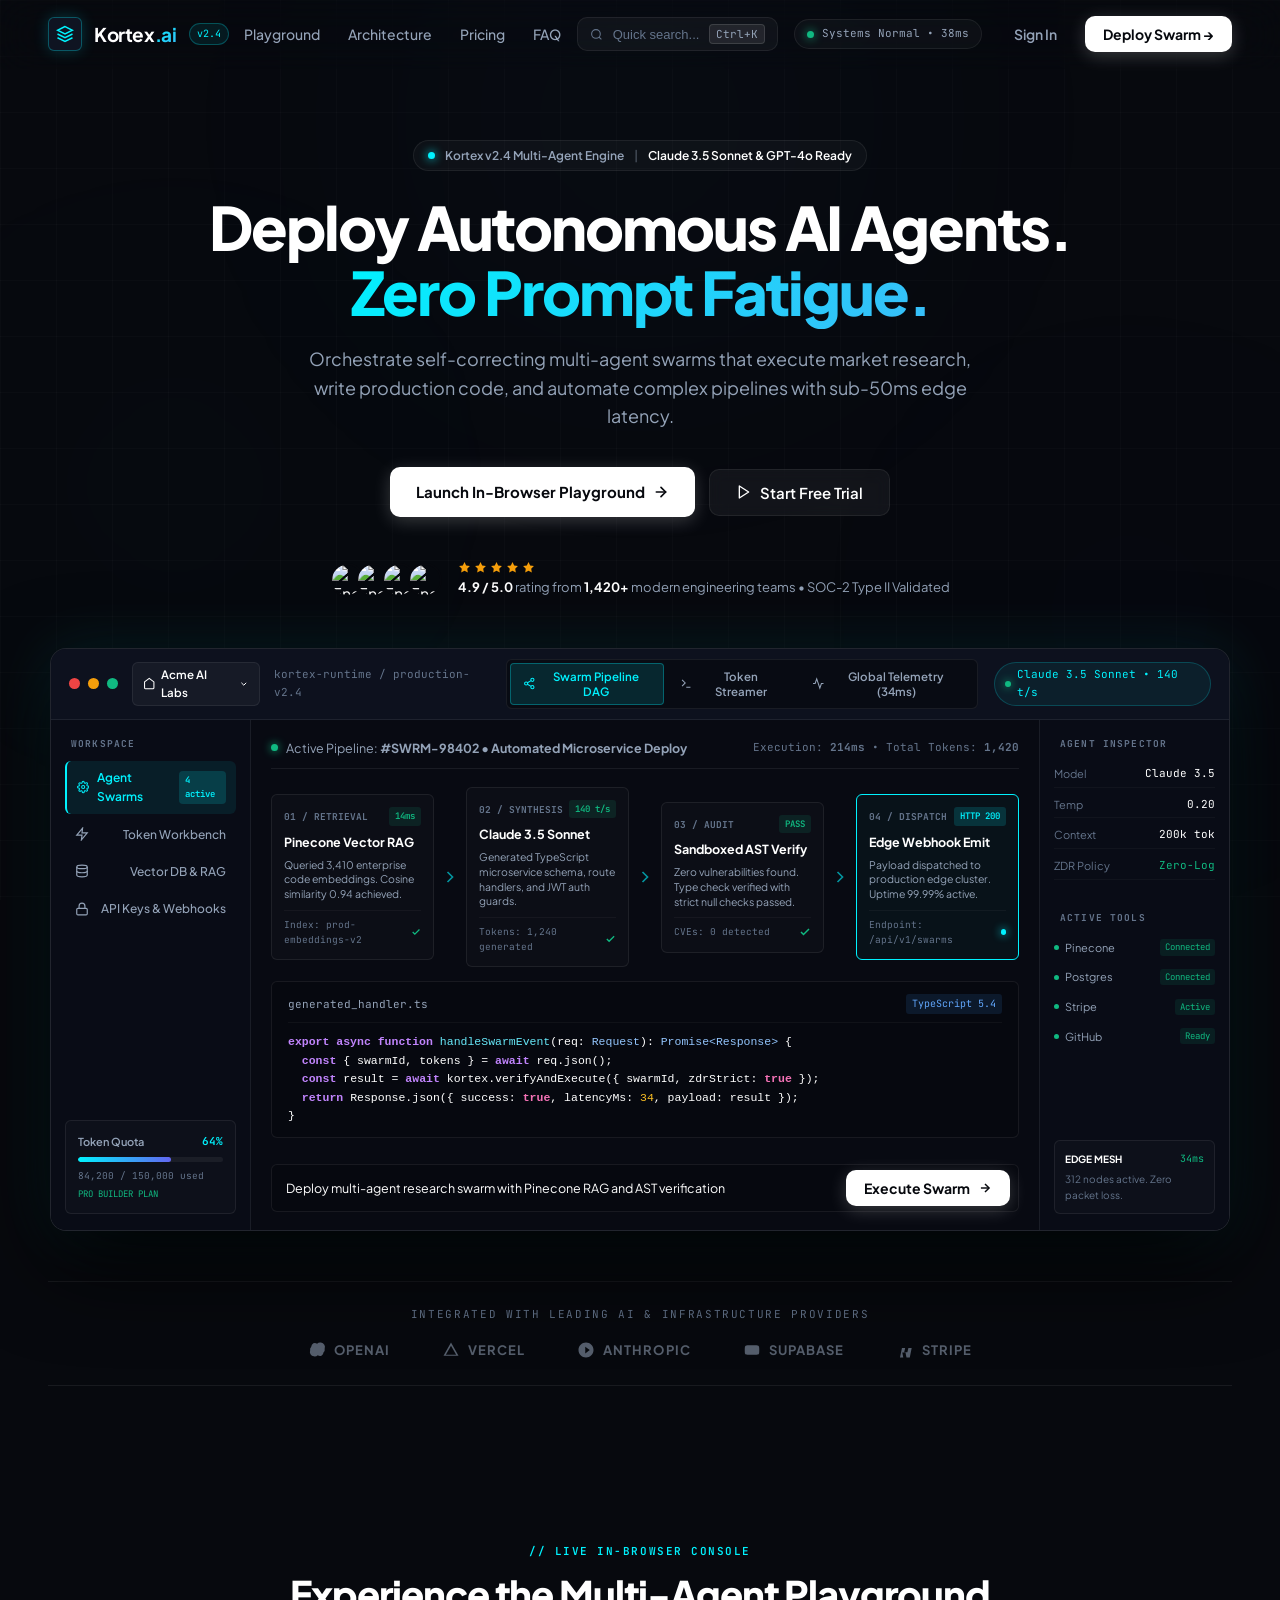
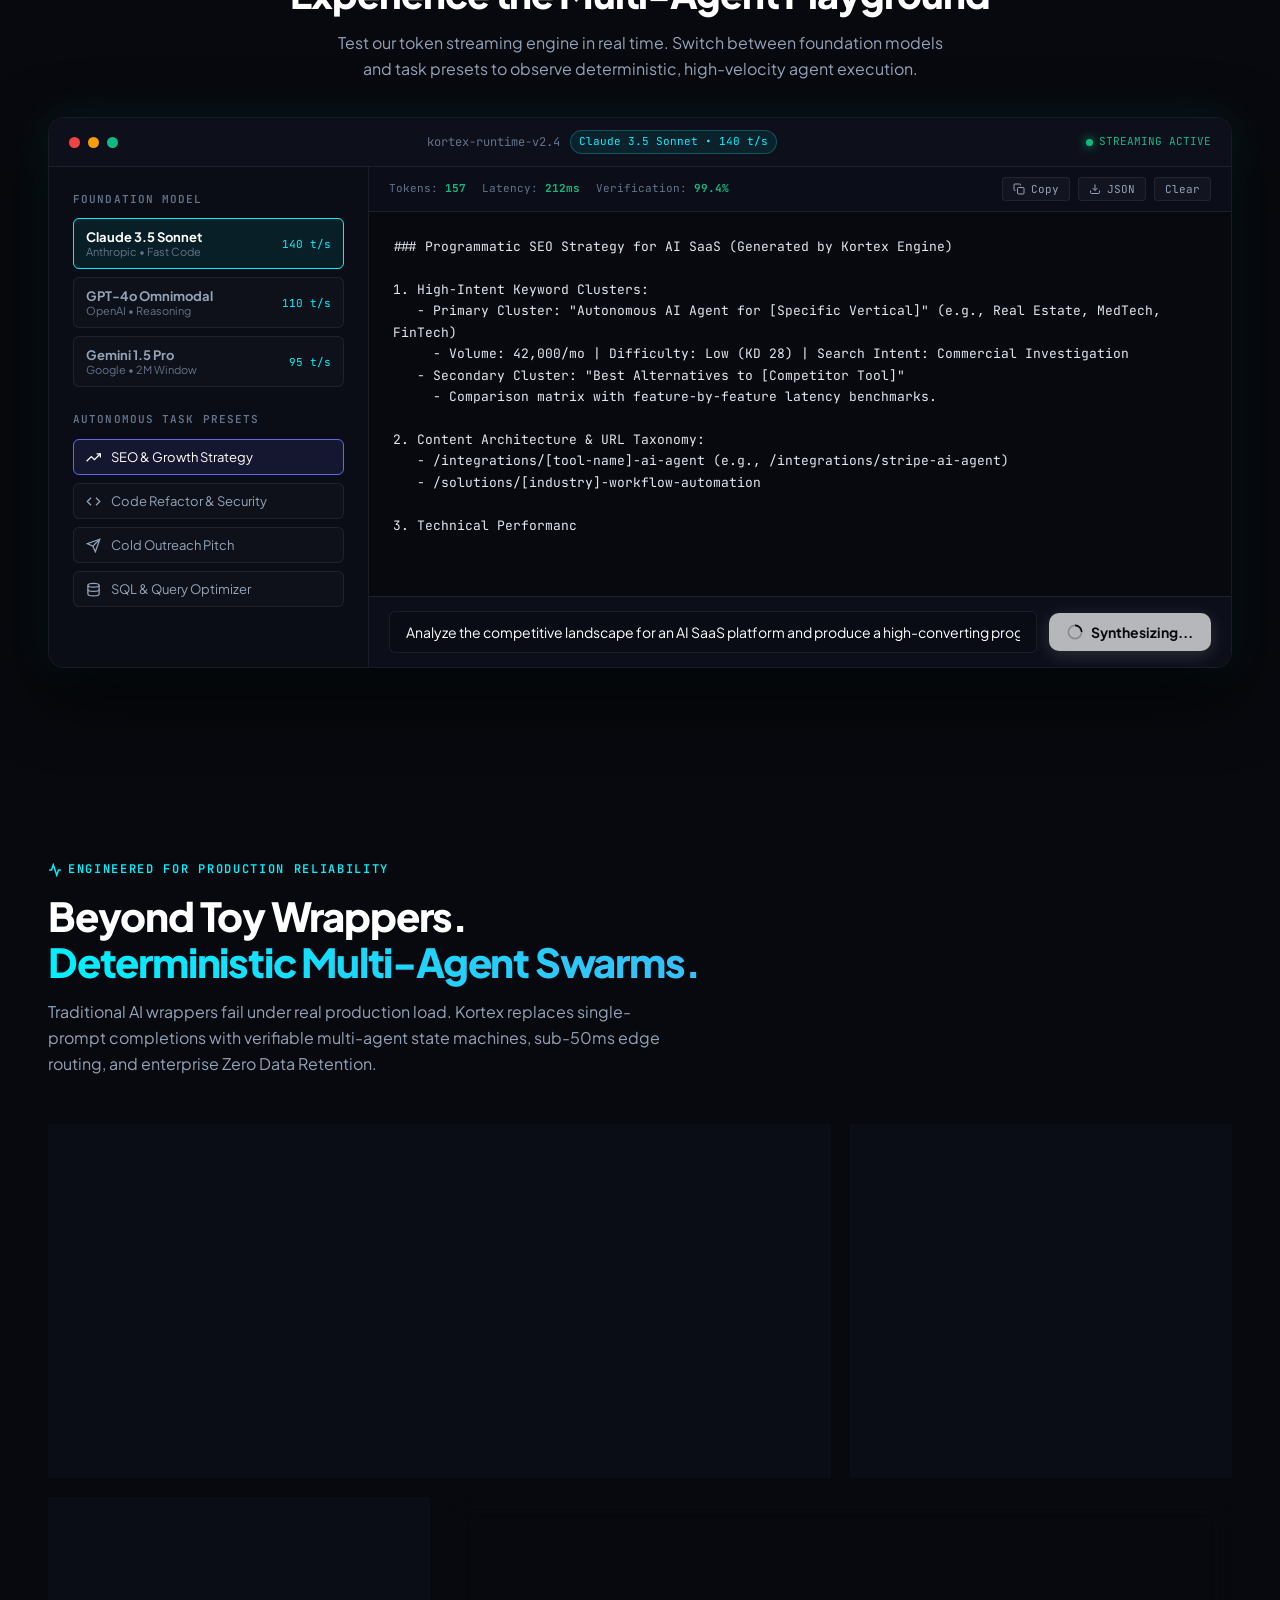
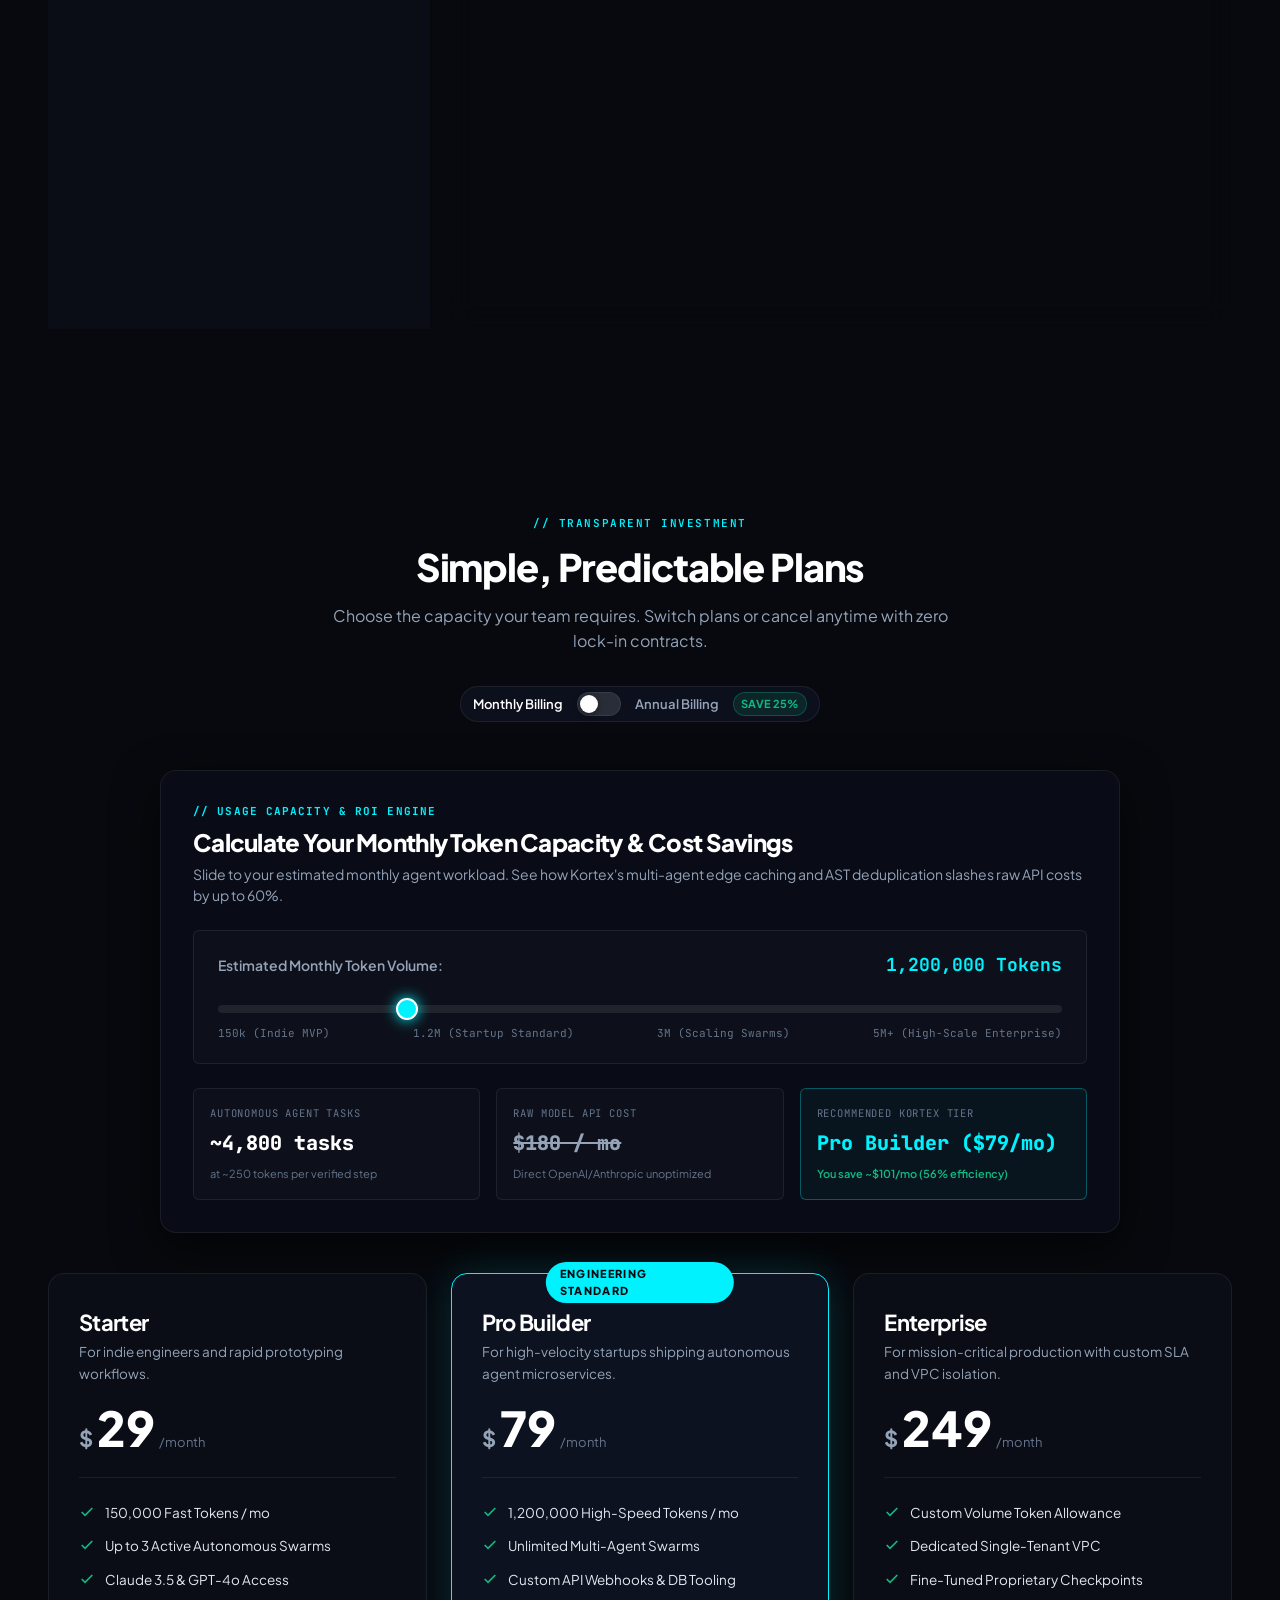
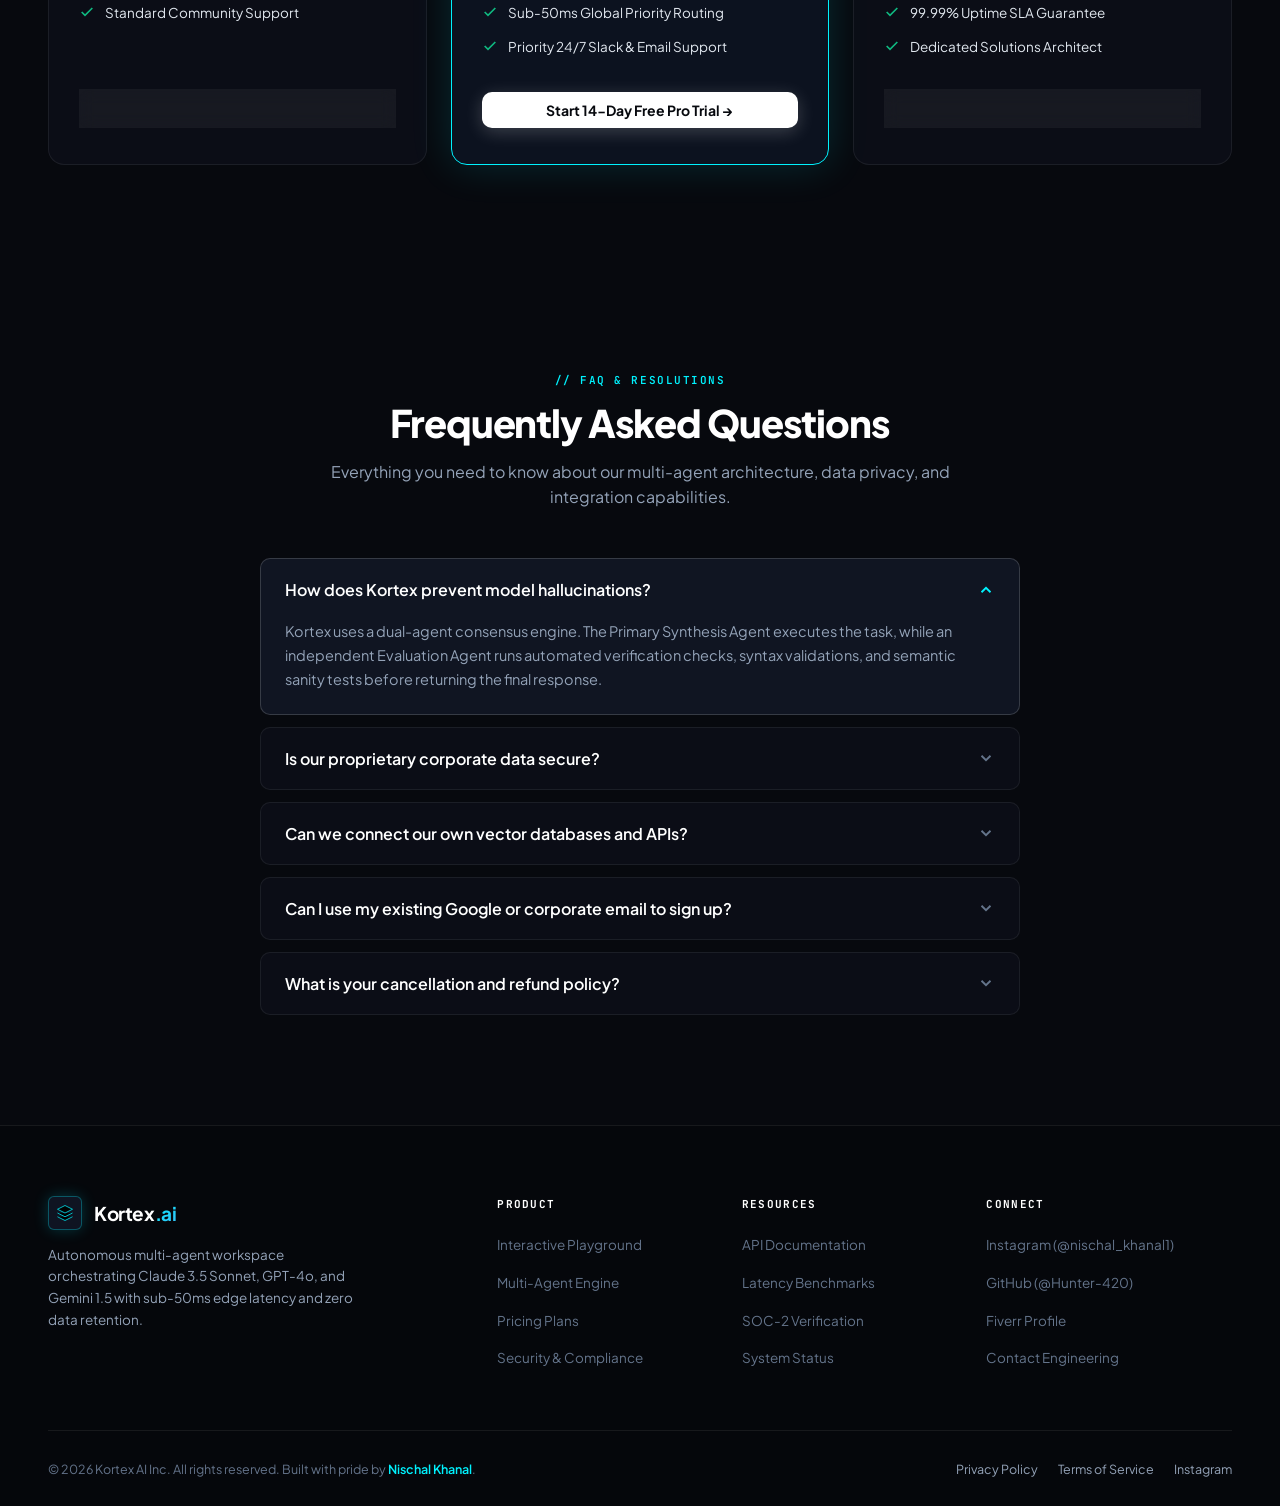
==== commit d8223eea: "feat: agency-grade hero developer studio, dynamic ROI calculator, and Fiverr portfolio showcase slid" ====
--- a/index.html
+++ b/index.html
@@ -210,6 +210,323 @@
           </div>
         </div>
 
+        <!-- High-Density Hero Developer Studio Workspace -->
+        <div class="hero-studio-container">
+          <div class="hero-studio-window">
+            <!-- Studio Header Chrome -->
+            <div class="hero-studio-chrome">
+              <div class="studio-chrome-left">
+                <div class="terminal-lights">
+                  <span class="terminal-dot dot-red"></span>
+                  <span class="terminal-dot dot-yellow"></span>
+                  <span class="terminal-dot dot-green"></span>
+                </div>
+                <div class="studio-ws-badge">
+                  <svg width="13" height="13" viewBox="0 0 24 24" fill="none" stroke="currentColor" stroke-width="2"><path d="M3 9l9-7 9 7v11a2 2 0 0 1-2 2H5a2 2 0 0 1-2-2z"></path></svg>
+                  <span>Acme AI Labs</span>
+                  <svg width="10" height="10" viewBox="0 0 24 24" fill="none" stroke="currentColor" stroke-width="2.5"><polyline points="6 9 12 15 18 9"></polyline></svg>
+                </div>
+                <span class="studio-path-crumb">kortex-runtime / production-v2.4</span>
+              </div>
+
+              <!-- Mode Switcher Tabs -->
+              <div class="studio-mode-tabs" id="heroStudioTabs">
+                <button class="studio-tab-btn active" data-studio-view="pipeline">
+                  <svg width="13" height="13" viewBox="0 0 24 24" fill="none" stroke="currentColor" stroke-width="2"><circle cx="18" cy="5" r="3"></circle><circle cx="6" cy="12" r="3"></circle><circle cx="18" cy="19" r="3"></circle><line x1="8.59" y1="13.51" x2="15.42" y2="17.49"></line><line x1="15.41" y1="6.51" x2="8.59" y2="10.49"></line></svg>
+                  <span>Swarm Pipeline DAG</span>
+                </button>
+                <button class="studio-tab-btn" data-studio-view="stream">
+                  <svg width="13" height="13" viewBox="0 0 24 24" fill="none" stroke="currentColor" stroke-width="2"><polyline points="4 17 10 11 4 5"></polyline><line x1="12" y1="19" x2="20" y2="19"></line></svg>
+                  <span>Token Streamer</span>
+                </button>
+                <button class="studio-tab-btn" data-studio-view="telemetry">
+                  <svg width="13" height="13" viewBox="0 0 24 24" fill="none" stroke="currentColor" stroke-width="2"><polyline points="22 12 18 12 15 21 9 3 6 12 2 12"></polyline></svg>
+                  <span>Global Telemetry (34ms)</span>
+                </button>
+              </div>
+
+              <div class="studio-chrome-right">
+                <div class="studio-model-indicator">
+                  <span class="live-pulse-dot"></span>
+                  <span>Claude 3.5 Sonnet &bull; 140 t/s</span>
+                </div>
+              </div>
+            </div>
+
+            <!-- Studio Body Grid (3-Column: Left Rail, Center Canvas, Right Inspector) -->
+            <div class="hero-studio-body">
+              <!-- Left Rail: Navigation & Quotas -->
+              <div class="studio-left-rail">
+                <div class="studio-rail-group">
+                  <div class="studio-rail-title">WORKSPACE</div>
+                  <div class="studio-rail-item active">
+                    <svg width="14" height="14" viewBox="0 0 24 24" fill="none" stroke="currentColor" stroke-width="2"><circle cx="12" cy="12" r="3"></circle><path d="M19.4 15a1.65 1.65 0 0 0 .33 1.82l.06.06a2 2 0 0 1 0 2.83 2 2 0 0 1-2.83 0l-.06-.06a1.65 1.65 0 0 0-1.82-.33 1.65 1.65 0 0 0-1 1.51V21a2 2 0 0 1-2 2 2 2 0 0 1-2-2v-.09A1.65 1.65 0 0 0 9 19.4a1.65 1.65 0 0 0-1.82.33l-.06.06a2 2 0 0 1-2.83 0 2 2 0 0 1 0-2.83l.06-.06a1.65 1.65 0 0 0 .33-1.82 1.65 1.65 0 0 0-1.51-1H3a2 2 0 0 1-2-2 2 2 0 0 1 2-2h.09A1.65 1.65 0 0 0 4.6 9a1.65 1.65 0 0 0-.33-1.82l-.06-.06a2 2 0 0 1 0-2.83 2 2 0 0 1 2.83 0l.06.06a1.65 1.65 0 0 0 1.82.33H9a1.65 1.65 0 0 0 1-1.51V3a2 2 0 0 1 2-2 2 2 0 0 1 2 2v.09a1.65 1.65 0 0 0 1 1.51 1.65 1.65 0 0 0 1.82-.33l.06-.06a2 2 0 0 1 2.83 0 2 2 0 0 1 0 2.83l-.06.06a1.65 1.65 0 0 0-.33 1.82V9a1.65 1.65 0 0 0 1.51 1H21a2 2 0 0 1 2 2 2 2 0 0 1-2 2h-.09a1.65 1.65 0 0 0-1.51 1z"></path></svg>
+                    <span>Agent Swarms</span>
+                    <span class="rail-badge">4 active</span>
+                  </div>
+                  <div class="studio-rail-item">
+                    <svg width="14" height="14" viewBox="0 0 24 24" fill="none" stroke="currentColor" stroke-width="2"><polygon points="13 2 3 14 12 14 11 22 21 10 12 10 13 2"></polygon></svg>
+                    <span>Token Workbench</span>
+                  </div>
+                  <div class="studio-rail-item">
+                    <svg width="14" height="14" viewBox="0 0 24 24" fill="none" stroke="currentColor" stroke-width="2"><ellipse cx="12" cy="5" rx="9" ry="3"></ellipse><path d="M21 12c0 1.66-4 3-9 3s-9-1.34-9-3"></path><path d="M3 5v14c0 1.66 4 3 9 3s9-1.34 9-3V5"></path></svg>
+                    <span>Vector DB &amp; RAG</span>
+                  </div>
+                  <div class="studio-rail-item">
+                    <svg width="14" height="14" viewBox="0 0 24 24" fill="none" stroke="currentColor" stroke-width="2"><rect x="3" y="11" width="18" height="11" rx="2" ry="2"></rect><path d="M7 11V7a5 5 0 0 1 10 0v4"></path></svg>
+                    <span>API Keys &amp; Webhooks</span>
+                  </div>
+                </div>
+
+                <!-- Usage Meter Box -->
+                <div class="studio-quota-box">
+                  <div class="quota-title-row">
+                    <span>Token Quota</span>
+                    <span class="quota-pct">64%</span>
+                  </div>
+                  <div class="quota-track">
+                    <div class="quota-fill" style="width: 64%;"></div>
+                  </div>
+                  <div class="quota-meta">84,200 / 150,000 used</div>
+                  <div class="quota-tier-tag">Pro Builder Plan</div>
+                </div>
+              </div>
+
+              <!-- Center Canvas -->
+              <div class="studio-canvas">
+                <!-- View 1: Swarm Pipeline DAG -->
+                <div id="studioViewPipeline" class="studio-view-pane active">
+                  <div class="studio-canvas-header">
+                    <div class="studio-canvas-title">
+                      <span class="live-dot-green"></span>
+                      <span>Active Pipeline: <strong>#SWRM-98402 &bull; Automated Microservice Deploy</strong></span>
+                    </div>
+                    <div class="studio-canvas-meta">Execution: <strong>214ms</strong> &bull; Total Tokens: <strong>1,420</strong></div>
+                  </div>
+
+                  <!-- Pipeline DAG Nodes Grid -->
+                  <div class="studio-dag-grid">
+                    <!-- Node 1 -->
+                    <div class="studio-dag-card node-done">
+                      <div class="dag-card-top">
+                        <span class="dag-step-num">01 / RETRIEVAL</span>
+                        <span class="dag-status-pill done">14ms</span>
+                      </div>
+                      <div class="dag-node-title">Pinecone Vector RAG</div>
+                      <p class="dag-node-desc">Queried 3,410 enterprise code embeddings. Cosine similarity 0.94 achieved.</p>
+                      <div class="dag-card-foot">
+                        <span>Index: prod-embeddings-v2</span>
+                        <svg width="12" height="12" viewBox="0 0 24 24" fill="none" stroke="var(--accent-emerald)" stroke-width="3"><polyline points="20 6 9 17 4 12"></polyline></svg>
+                      </div>
+                    </div>
+
+                    <!-- Connector Arrow -->
+                    <div class="dag-connector">
+                      <svg width="20" height="20" viewBox="0 0 24 24" fill="none" stroke="var(--accent-cyan)" stroke-width="2"><polyline points="9 18 15 12 9 6"></polyline></svg>
+                    </div>
+
+                    <!-- Node 2 -->
+                    <div class="studio-dag-card node-done">
+                      <div class="dag-card-top">
+                        <span class="dag-step-num">02 / SYNTHESIS</span>
+                        <span class="dag-status-pill done">140 t/s</span>
+                      </div>
+                      <div class="dag-node-title">Claude 3.5 Sonnet</div>
+                      <p class="dag-node-desc">Generated TypeScript microservice schema, route handlers, and JWT auth guards.</p>
+                      <div class="dag-card-foot">
+                        <span>Tokens: 1,240 generated</span>
+                        <svg width="12" height="12" viewBox="0 0 24 24" fill="none" stroke="var(--accent-emerald)" stroke-width="3"><polyline points="20 6 9 17 4 12"></polyline></svg>
+                      </div>
+                    </div>
+
+                    <!-- Connector Arrow -->
+                    <div class="dag-connector">
+                      <svg width="20" height="20" viewBox="0 0 24 24" fill="none" stroke="var(--accent-cyan)" stroke-width="2"><polyline points="9 18 15 12 9 6"></polyline></svg>
+                    </div>
+
+                    <!-- Node 3 -->
+                    <div class="studio-dag-card node-done">
+                      <div class="dag-card-top">
+                        <span class="dag-step-num">03 / AUDIT</span>
+                        <span class="dag-status-pill done">PASS</span>
+                      </div>
+                      <div class="dag-node-title">Sandboxed AST Verify</div>
+                      <p class="dag-node-desc">Zero vulnerabilities found. Type check verified with strict null checks passed.</p>
+                      <div class="dag-card-foot">
+                        <span>CVEs: 0 detected</span>
+                        <svg width="12" height="12" viewBox="0 0 24 24" fill="none" stroke="var(--accent-emerald)" stroke-width="3"><polyline points="20 6 9 17 4 12"></polyline></svg>
+                      </div>
+                    </div>
+
+                    <!-- Connector Arrow -->
+                    <div class="dag-connector">
+                      <svg width="20" height="20" viewBox="0 0 24 24" fill="none" stroke="var(--accent-cyan)" stroke-width="2"><polyline points="9 18 15 12 9 6"></polyline></svg>
+                    </div>
+
+                    <!-- Node 4 -->
+                    <div class="studio-dag-card node-active">
+                      <div class="dag-card-top">
+                        <span class="dag-step-num">04 / DISPATCH</span>
+                        <span class="dag-status-pill active">HTTP 200</span>
+                      </div>
+                      <div class="dag-node-title">Edge Webhook Emit</div>
+                      <p class="dag-node-desc">Payload dispatched to production edge cluster. Uptime 99.99% active.</p>
+                      <div class="dag-card-foot">
+                        <span>Endpoint: /api/v1/swarms</span>
+                        <span class="live-dot-pulse"></span>
+                      </div>
+                    </div>
+                  </div>
+
+                  <!-- Live Output Terminal Snippet -->
+                  <div class="studio-code-preview">
+                    <div class="code-preview-top">
+                      <span class="file-name-pill">generated_handler.ts</span>
+                      <span class="ts-badge">TypeScript 5.4</span>
+                    </div>
+                    <pre><code><span class="c-kw">export async function</span> <span class="c-fn">handleSwarmEvent</span>(req: <span class="c-type">Request</span>): <span class="c-type">Promise&lt;Response&gt;</span> {
+  <span class="c-kw">const</span> { swarmId, tokens } = <span class="c-kw">await</span> req.json();
+  <span class="c-kw">const</span> result = <span class="c-kw">await</span> kortex.verifyAndExecute({ swarmId, zdrStrict: <span class="c-bool">true</span> });
+  <span class="c-kw">return</span> Response.json({ success: <span class="c-bool">true</span>, latencyMs: <span class="c-num">34</span>, payload: result });
+}</code></pre>
+                  </div>
+                </div>
+
+                <!-- View 2: Token Streaming Console -->
+                <div id="studioViewStream" class="studio-view-pane">
+                  <div class="studio-canvas-header">
+                    <div class="studio-canvas-title">
+                      <span class="live-dot-green"></span>
+                      <span>Real-Time Model Stream &bull; Claude 3.5 Sonnet</span>
+                    </div>
+                    <div class="studio-canvas-meta">Velocity: <strong>140 tokens/sec</strong> &bull; Latency: <strong>32ms</strong></div>
+                  </div>
+                  <div class="stream-console-box">
+                    <div class="stream-line"><span class="stream-tag-sys">[SYSTEM]</span> Initializing autonomous agent swarm instance... [OK]</div>
+                    <div class="stream-line"><span class="stream-tag-db">[PINECONE]</span> Matched 18 high-relevance semantic chunks (k=18, threshold=0.88)</div>
+                    <div class="stream-line"><span class="stream-tag-ai">[CLAUDE 3.5]</span> Synthesizing deterministic pipeline architecture:</div>
+                    <pre class="stream-code-block"><code>// Dispatched from edge router in us-east-1
+const session = await kortex.createSession({
+  retries: 3,
+  concurrencyLimit: 10,
+  sandboxTimeoutMs: 1500
+});
+console.log("Autonomous swarm verified without error.");</code></pre>
+                    <div class="stream-line"><span class="stream-tag-ok">[SECURITY]</span> SOC-2 verification completed. 0 plain-text keys logged.</div>
+                  </div>
+                </div>
+
+                <!-- View 3: Global Telemetry -->
+                <div id="studioViewTelemetry" class="studio-view-pane">
+                  <div class="studio-canvas-header">
+                    <div class="studio-canvas-title">
+                      <span class="live-dot-green"></span>
+                      <span>Global Edge Telemetry &bull; 312 Edge Nodes Active</span>
+                    </div>
+                    <div class="studio-canvas-meta">Avg Latency: <strong style="color: var(--accent-cyan);">34.2ms</strong> &bull; Availability: <strong style="color: var(--accent-emerald);">99.99%</strong></div>
+                  </div>
+                  <div class="telemetry-chart-wrap">
+                    <svg class="telemetry-wave-svg" viewBox="0 0 600 160" preserveAspectRatio="none">
+                      <defs>
+                        <linearGradient id="waveGrad" x1="0%" y1="0%" x2="0%" y2="100%">
+                          <stop offset="0%" stop-color="#00F2FE" stop-opacity="0.35"/>
+                          <stop offset="100%" stop-color="#00F2FE" stop-opacity="0.0"/>
+                        </linearGradient>
+                      </defs>
+                      <path d="M0,130 Q50,110 100,125 T200,85 T300,95 T400,60 T500,75 T600,45 L600,160 L0,160 Z" fill="url(#waveGrad)"/>
+                      <path d="M0,130 Q50,110 100,125 T200,85 T300,95 T400,60 T500,75 T600,45" fill="none" stroke="#00F2FE" stroke-width="2.5"/>
+                      <circle cx="200" cy="85" r="4" fill="#00F2FE"/>
+                      <circle cx="400" cy="60" r="4" fill="#00F2FE"/>
+                      <circle cx="600" cy="45" r="4" fill="#00F2FE"/>
+                    </svg>
+                    <div class="telemetry-stats-row">
+                      <div class="telemetry-stat-card">
+                        <span class="stat-label">P99 LATENCY</span>
+                        <span class="stat-val">42ms</span>
+                        <span class="stat-meta">Edge caching active</span>
+                      </div>
+                      <div class="telemetry-stat-card">
+                        <span class="stat-label">DAILY TOKENS</span>
+                        <span class="stat-val">142.8M</span>
+                        <span class="stat-meta">+18.4% this week</span>
+                      </div>
+                      <div class="telemetry-stat-card">
+                        <span class="stat-label">ERROR RATE</span>
+                        <span class="stat-val" style="color: var(--accent-emerald);">0.001%</span>
+                        <span class="stat-meta">Zero degradation</span>
+                      </div>
+                    </div>
+                  </div>
+                </div>
+
+                <!-- Bottom Studio Dock -->
+                <div class="studio-bottom-dock">
+                  <div class="dock-input-wrapper">
+                    <input type="text" id="studioPromptInput" class="dock-input" placeholder="Type prompt: e.g. 'Deploy multi-agent research swarm with Pinecone RAG'..." value="Deploy multi-agent research swarm with Pinecone RAG and AST verification">
+                    <button id="studioExecuteBtn" class="btn btn-primary btn-sm">
+                      <span>Execute Swarm</span>
+                      <svg width="14" height="14" viewBox="0 0 24 24" fill="none" stroke="currentColor" stroke-width="2.5"><line x1="5" y1="12" x2="19" y2="12"></line><polyline points="12 5 19 12 12 19"></polyline></svg>
+                    </button>
+                  </div>
+                </div>
+              </div>
+
+              <!-- Right Rail: Inspector & Model Health -->
+              <div class="studio-right-rail">
+                <div class="studio-rail-group">
+                  <div class="studio-rail-title">AGENT INSPECTOR</div>
+                  <div class="inspector-field">
+                    <span class="if-label">Model</span>
+                    <span class="if-val">Claude 3.5</span>
+                  </div>
+                  <div class="inspector-field">
+                    <span class="if-label">Temp</span>
+                    <span class="if-val">0.20</span>
+                  </div>
+                  <div class="inspector-field">
+                    <span class="if-label">Context</span>
+                    <span class="if-val">200k tok</span>
+                  </div>
+                  <div class="inspector-field">
+                    <span class="if-label">ZDR Policy</span>
+                    <span class="if-val" style="color: var(--accent-emerald);">Zero-Log</span>
+                  </div>
+                </div>
+
+                <div class="studio-rail-group" style="margin-top: 14px;">
+                  <div class="studio-rail-title">ACTIVE TOOLS</div>
+                  <div class="tool-status-row">
+                    <div class="tool-left"><span class="tool-dot green"></span><span>Pinecone</span></div>
+                    <span class="tool-badge">Connected</span>
+                  </div>
+                  <div class="tool-status-row">
+                    <div class="tool-left"><span class="tool-dot green"></span><span>Postgres</span></div>
+                    <span class="tool-badge">Connected</span>
+                  </div>
+                  <div class="tool-status-row">
+                    <div class="tool-left"><span class="tool-dot green"></span><span>Stripe</span></div>
+                    <span class="tool-badge">Active</span>
+                  </div>
+                  <div class="tool-status-row">
+                    <div class="tool-left"><span class="tool-dot green"></span><span>GitHub</span></div>
+                    <span class="tool-badge">Ready</span>
+                  </div>
+                </div>
+
+                <div class="studio-rail-group" style="margin-top: auto;">
+                  <div class="system-health-box">
+                    <div style="display: flex; align-items: center; justify-content: space-between; margin-bottom: 4px;">
+                      <span style="font-size: 10px; font-weight: 700; color: #FFFFFF;">EDGE MESH</span>
+                      <span style="font-family: var(--font-mono); font-size: 10px; color: var(--accent-emerald);">34ms</span>
+                    </div>
+                    <div style="font-size: 10px; color: var(--text-tertiary);">312 nodes active. Zero packet loss.</div>
+                  </div>
+                </div>
+              </div>
+            </div>
+          </div>
+        </div>
+
         <!-- Monochrome Grayscale Partner Grid -->
         <div class="partner-marquee">
           <div class="partner-tagline">Integrated with Leading AI &amp; Infrastructure Providers</div>
@@ -574,6 +891,49 @@
           </label>
           <span id="annualLabel" class="billing-label">Annual Billing</span>
           <span class="save-badge-green">SAVE 25%</span>
+        </div>
+
+        <!-- Interactive Token Volume & ROI Calculator -->
+        <div class="roi-calculator-box">
+          <div class="roi-calc-header">
+            <div class="roi-calc-tag">// USAGE CAPACITY &amp; ROI ENGINE</div>
+            <h3 class="roi-calc-title">Calculate Your Monthly Token Capacity &amp; Cost Savings</h3>
+            <p class="roi-calc-desc">
+              Slide to your estimated monthly agent workload. See how Kortex's multi-agent edge caching and AST deduplication slashes raw API costs by up to 60%.
+            </p>
+          </div>
+
+          <div class="roi-slider-container">
+            <div class="roi-slider-labels">
+              <span>Estimated Monthly Token Volume:</span>
+              <span id="sliderTokenDisplay" class="roi-token-highlight">1,200,000 Tokens</span>
+            </div>
+            <input type="range" id="roiTokenSlider" min="150000" max="5000000" step="50000" value="1200000" class="roi-range-input" aria-label="Monthly Token Volume Slider">
+            <div class="slider-ticks-row">
+              <span>150k (Indie MVP)</span>
+              <span>1.2M (Startup Standard)</span>
+              <span>3M (Scaling Swarms)</span>
+              <span>5M+ (High-Scale Enterprise)</span>
+            </div>
+          </div>
+
+          <div class="roi-metrics-grid">
+            <div class="roi-metric-item">
+              <div class="roi-m-label">Autonomous Agent Tasks</div>
+              <div id="calcTasksVal" class="roi-m-value">~4,800 tasks</div>
+              <div class="roi-m-sub">at ~250 tokens per verified step</div>
+            </div>
+            <div class="roi-metric-item">
+              <div class="roi-m-label">Raw Model API Cost</div>
+              <div id="calcRawCostVal" class="roi-m-value strike">$180 / mo</div>
+              <div class="roi-m-sub">Direct OpenAI/Anthropic unoptimized</div>
+            </div>
+            <div class="roi-metric-item highlight-box">
+              <div class="roi-m-label">Recommended Kortex Tier</div>
+              <div id="calcTierVal" class="roi-m-value" style="color: var(--accent-cyan);">Pro Builder ($79/mo)</div>
+              <div id="calcSavingsVal" class="roi-m-sub" style="color: var(--accent-emerald); font-weight: 600;">You save ~$101/mo (56% efficiency)</div>
+            </div>
+          </div>
         </div>
 
         <!-- 3-Tier Cards Grid -->
--- a/css/styles.css
+++ b/css/styles.css
@@ -1811,9 +1811,801 @@
 }
 
 /* ========================================================
+   HERO DEVELOPER STUDIO WORKSPACE
+   ======================================================== */
+.hero-studio-container {
+  max-width: 1180px;
+  margin: 0 auto 50px;
+  position: relative;
+  text-align: left;
+}
+
+.hero-studio-window {
+  background: #090C16;
+  border: 1px solid rgba(255, 255, 255, 0.1);
+  border-radius: var(--radius-md);
+  box-shadow: 0 30px 90px rgba(0, 0, 0, 0.9), 0 0 60px rgba(0, 242, 254, 0.12);
+  overflow: hidden;
+  position: relative;
+}
+
+/* Studio Header Chrome */
+.hero-studio-chrome {
+  background: #0D111E;
+  border-bottom: 1px solid var(--border-hairline);
+  padding: 10px 18px;
+  display: flex;
+  align-items: center;
+  justify-content: space-between;
+  gap: 16px;
+}
+
+.studio-chrome-left {
+  display: flex;
+  align-items: center;
+  gap: 14px;
+}
+
+.studio-ws-badge {
+  display: inline-flex;
+  align-items: center;
+  gap: 6px;
+  background: rgba(255, 255, 255, 0.04);
+  border: 1px solid var(--border-hairline);
+  padding: 3px 10px;
+  border-radius: var(--radius-xs);
+  font-size: 11.5px;
+  font-weight: 600;
+  color: #FFFFFF;
+  cursor: pointer;
+  transition: all 0.2s ease;
+}
+.studio-ws-badge:hover {
+  background: rgba(255, 255, 255, 0.08);
+  border-color: var(--border-hairline-hover);
+}
+
+.studio-path-crumb {
+  font-family: var(--font-mono);
+  font-size: 11px;
+  color: var(--text-tertiary);
+}
+
+/* Mode Switcher Tabs */
+.studio-mode-tabs {
+  display: flex;
+  background: rgba(0, 0, 0, 0.35);
+  border: 1px solid var(--border-hairline);
+  padding: 3px;
+  border-radius: var(--radius-xs);
+  gap: 4px;
+}
+
+.studio-tab-btn {
+  background: transparent;
+  border: none;
+  color: var(--text-secondary);
+  font-family: var(--font-sans);
+  font-size: 11.5px;
+  font-weight: 600;
+  padding: 5px 12px;
+  border-radius: 4px;
+  cursor: pointer;
+  display: flex;
+  align-items: center;
+  gap: 6px;
+  transition: all 0.2s ease;
+}
+
+.studio-tab-btn:hover {
+  color: #FFFFFF;
+  background: rgba(255, 255, 255, 0.04);
+}
+
+.studio-tab-btn.active {
+  background: rgba(0, 242, 254, 0.12);
+  color: var(--accent-cyan);
+  border: 1px solid rgba(0, 242, 254, 0.3);
+}
+
+.studio-chrome-right {
+  display: flex;
+  align-items: center;
+  gap: 12px;
+}
+
+.studio-model-indicator {
+  display: inline-flex;
+  align-items: center;
+  gap: 6px;
+  font-family: var(--font-mono);
+  font-size: 11px;
+  color: var(--accent-cyan);
+  background: rgba(0, 242, 254, 0.06);
+  border: 1px solid rgba(0, 242, 254, 0.2);
+  padding: 3px 10px;
+  border-radius: var(--radius-full);
+}
+
+.live-pulse-dot {
+  width: 6px;
+  height: 6px;
+  border-radius: 50%;
+  background: var(--accent-emerald);
+  box-shadow: 0 0 8px var(--accent-emerald);
+  animation: pulseDot 2s infinite ease-in-out;
+}
+
+@keyframes pulseDot {
+  0%, 100% { opacity: 1; transform: scale(1); }
+  50% { opacity: 0.4; transform: scale(0.85); }
+}
+
+/* Studio Body Grid: 3 Columns */
+.hero-studio-body {
+  display: grid;
+  grid-template-columns: 200px 1fr 190px;
+  min-height: 480px;
+  background: #070911;
+}
+
+/* Left Rail */
+.studio-left-rail {
+  background: #090C16;
+  border-right: 1px solid var(--border-hairline);
+  padding: 16px 14px;
+  display: flex;
+  flex-direction: column;
+  gap: 18px;
+}
+
+.studio-rail-group {
+  display: flex;
+  flex-direction: column;
+  gap: 4px;
+}
+
+.studio-rail-title {
+  font-family: var(--font-mono);
+  font-size: 9.5px;
+  font-weight: 700;
+  letter-spacing: 0.12em;
+  color: var(--text-tertiary);
+  margin-bottom: 6px;
+  padding-left: 6px;
+}
+
+.studio-rail-item {
+  display: flex;
+  align-items: center;
+  justify-content: space-between;
+  padding: 7px 10px;
+  border-radius: var(--radius-xs);
+  font-size: 12px;
+  font-weight: 500;
+  color: var(--text-secondary);
+  cursor: pointer;
+  transition: all 0.15s ease;
+  gap: 8px;
+}
+
+.studio-rail-item:hover {
+  background: rgba(255, 255, 255, 0.04);
+  color: #FFFFFF;
+}
+
+.studio-rail-item.active {
+  background: rgba(0, 242, 254, 0.08);
+  color: var(--accent-cyan);
+  font-weight: 600;
+  border-left: 2px solid var(--accent-cyan);
+}
+
+.rail-badge {
+  font-family: var(--font-mono);
+  font-size: 9px;
+  background: rgba(0, 242, 254, 0.15);
+  color: var(--accent-cyan);
+  padding: 2px 6px;
+  border-radius: 4px;
+}
+
+/* Token Quota Meter */
+.studio-quota-box {
+  background: rgba(255, 255, 255, 0.02);
+  border: 1px solid var(--border-hairline);
+  border-radius: var(--radius-xs);
+  padding: 12px;
+  margin-top: auto;
+}
+
+.quota-title-row {
+  display: flex;
+  justify-content: space-between;
+  align-items: center;
+  font-size: 11px;
+  font-weight: 600;
+  color: var(--text-secondary);
+  margin-bottom: 6px;
+}
+
+.quota-pct {
+  font-family: var(--font-mono);
+  color: var(--accent-cyan);
+  font-size: 11px;
+}
+
+.quota-track {
+  height: 5px;
+  background: rgba(255, 255, 255, 0.06);
+  border-radius: 3px;
+  overflow: hidden;
+  margin-bottom: 6px;
+}
+
+.quota-fill {
+  height: 100%;
+  background: linear-gradient(90deg, var(--accent-cyan), var(--accent-indigo));
+  border-radius: 3px;
+}
+
+.quota-meta {
+  font-family: var(--font-mono);
+  font-size: 9.5px;
+  color: var(--text-tertiary);
+  margin-bottom: 4px;
+}
+
+.quota-tier-tag {
+  font-family: var(--font-mono);
+  font-size: 9px;
+  color: var(--accent-emerald);
+  text-transform: uppercase;
+}
+
+/* Center Studio Canvas */
+.studio-canvas {
+  padding: 18px 20px;
+  display: flex;
+  flex-direction: column;
+  gap: 16px;
+  background: #080A12;
+}
+
+.studio-view-pane {
+  display: none;
+  flex-direction: column;
+  gap: 14px;
+}
+
+.studio-view-pane.active {
+  display: flex;
+}
+
+.studio-canvas-header {
+  display: flex;
+  align-items: center;
+  justify-content: space-between;
+  border-bottom: 1px solid var(--border-hairline);
+  padding-bottom: 10px;
+}
+
+.studio-canvas-title {
+  display: flex;
+  align-items: center;
+  gap: 8px;
+  font-size: 12.5px;
+  color: var(--text-secondary);
+}
+
+.live-dot-green {
+  width: 7px;
+  height: 7px;
+  border-radius: 50%;
+  background: var(--accent-emerald);
+  box-shadow: 0 0 8px var(--accent-emerald);
+}
+
+.studio-canvas-meta {
+  font-family: var(--font-mono);
+  font-size: 11px;
+  color: var(--text-tertiary);
+}
+
+/* Swarm Pipeline DAG Cards */
+.studio-dag-grid {
+  display: flex;
+  align-items: center;
+  gap: 6px;
+  margin-top: 4px;
+}
+
+.studio-dag-card {
+  flex: 1;
+  background: rgba(255, 255, 255, 0.02);
+  border: 1px solid var(--border-hairline);
+  border-radius: var(--radius-xs);
+  padding: 12px;
+  display: flex;
+  flex-direction: column;
+  gap: 6px;
+  transition: all 0.2s ease;
+}
+
+.studio-dag-card:hover {
+  background: rgba(255, 255, 255, 0.04);
+  border-color: var(--border-hairline-hover);
+}
+
+.studio-dag-card.node-active {
+  border-color: var(--accent-cyan);
+  background: rgba(0, 242, 254, 0.03);
+}
+
+.dag-card-top {
+  display: flex;
+  align-items: center;
+  justify-content: space-between;
+  font-family: var(--font-mono);
+  font-size: 9.5px;
+}
+
+.dag-step-num {
+  color: var(--text-tertiary);
+  font-weight: 700;
+}
+
+.dag-status-pill {
+  padding: 2px 6px;
+  border-radius: 3px;
+  font-size: 9px;
+  font-weight: 600;
+}
+.dag-status-pill.done {
+  background: rgba(16, 185, 129, 0.12);
+  color: var(--accent-emerald);
+}
+.dag-status-pill.active {
+  background: rgba(0, 242, 254, 0.15);
+  color: var(--accent-cyan);
+}
+
+.dag-node-title {
+  font-size: 12.5px;
+  font-weight: 700;
+  color: #FFFFFF;
+}
+
+.dag-node-desc {
+  font-size: 10.5px;
+  color: var(--text-secondary);
+  line-height: 1.4;
+  margin: 0;
+}
+
+.dag-card-foot {
+  display: flex;
+  align-items: center;
+  justify-content: space-between;
+  font-family: var(--font-mono);
+  font-size: 9.5px;
+  color: var(--text-tertiary);
+  padding-top: 6px;
+  border-top: 1px solid rgba(255, 255, 255, 0.04);
+  margin-top: 2px;
+}
+
+.dag-connector {
+  display: flex;
+  align-items: center;
+  justify-content: center;
+  opacity: 0.6;
+}
+
+.live-dot-pulse {
+  width: 6px;
+  height: 6px;
+  border-radius: 50%;
+  background: var(--accent-cyan);
+  box-shadow: 0 0 8px var(--accent-cyan);
+  animation: pulseDot 1.5s infinite;
+}
+
+/* Studio Code Snippet Preview */
+.studio-code-preview {
+  background: #06080F;
+  border: 1px solid var(--border-hairline);
+  border-radius: var(--radius-xs);
+  padding: 12px 16px;
+  font-family: var(--font-mono);
+  font-size: 11.5px;
+  line-height: 1.6;
+}
+
+.code-preview-top {
+  display: flex;
+  align-items: center;
+  justify-content: space-between;
+  border-bottom: 1px solid rgba(255, 255, 255, 0.04);
+  padding-bottom: 8px;
+  margin-bottom: 10px;
+}
+
+.file-name-pill {
+  color: var(--text-secondary);
+  font-size: 11px;
+}
+
+.ts-badge {
+  background: rgba(49, 120, 198, 0.15);
+  color: #60A5FA;
+  padding: 2px 6px;
+  border-radius: 3px;
+  font-size: 10px;
+}
+
+/* Token Streaming Console Pane */
+.stream-console-box {
+  background: #06080F;
+  border: 1px solid var(--border-hairline);
+  border-radius: var(--radius-xs);
+  padding: 16px;
+  font-family: var(--font-mono);
+  font-size: 11.5px;
+  line-height: 1.6;
+  min-height: 220px;
+  display: flex;
+  flex-direction: column;
+  gap: 8px;
+}
+
+.stream-line {
+  color: var(--text-code);
+}
+.stream-tag-sys { color: var(--accent-indigo); font-weight: 700; margin-right: 6px; }
+.stream-tag-db { color: var(--accent-cyan); font-weight: 700; margin-right: 6px; }
+.stream-tag-ai { color: #A78BFA; font-weight: 700; margin-right: 6px; }
+.stream-tag-ok { color: var(--accent-emerald); font-weight: 700; margin-right: 6px; }
+
+.stream-code-block {
+  background: rgba(0, 0, 0, 0.4);
+  border: 1px solid rgba(255, 255, 255, 0.05);
+  border-radius: 4px;
+  padding: 10px 14px;
+  color: #67E8F9;
+  font-size: 11px;
+  margin: 4px 0;
+}
+
+/* Telemetry Wave Chart Pane */
+.telemetry-chart-wrap {
+  background: #06080F;
+  border: 1px solid var(--border-hairline);
+  border-radius: var(--radius-xs);
+  padding: 16px;
+  display: flex;
+  flex-direction: column;
+  gap: 16px;
+}
+
+.telemetry-wave-svg {
+  width: 100%;
+  height: 110px;
+  overflow: visible;
+}
+
+.telemetry-stats-row {
+  display: grid;
+  grid-template-columns: repeat(3, 1fr);
+  gap: 12px;
+}
+
+.telemetry-stat-card {
+  background: rgba(255, 255, 255, 0.02);
+  border: 1px solid var(--border-hairline);
+  border-radius: var(--radius-xs);
+  padding: 10px 12px;
+  display: flex;
+  flex-direction: column;
+  gap: 3px;
+}
+
+.stat-label {
+  font-family: var(--font-mono);
+  font-size: 9.5px;
+  color: var(--text-tertiary);
+  letter-spacing: 0.08em;
+}
+
+.stat-val {
+  font-family: var(--font-mono);
+  font-size: 18px;
+  font-weight: 700;
+  color: #FFFFFF;
+}
+
+.stat-meta {
+  font-size: 10px;
+  color: var(--text-tertiary);
+}
+
+/* Bottom Studio Dock */
+.studio-bottom-dock {
+  margin-top: auto;
+  padding-top: 10px;
+}
+
+.dock-input-wrapper {
+  display: flex;
+  align-items: center;
+  gap: 10px;
+  background: #06080F;
+  border: 1px solid var(--border-hairline);
+  border-radius: var(--radius-xs);
+  padding: 5px 8px 5px 14px;
+  transition: border-color 0.2s ease;
+}
+
+.dock-input-wrapper:focus-within {
+  border-color: var(--accent-cyan);
+}
+
+.dock-input {
+  flex: 1;
+  background: transparent;
+  border: none;
+  outline: none;
+  color: #FFFFFF;
+  font-size: 12.5px;
+  font-family: var(--font-sans);
+}
+
+/* Right Rail: Inspector */
+.studio-right-rail {
+  background: #090C16;
+  border-left: 1px solid var(--border-hairline);
+  padding: 16px 14px;
+  display: flex;
+  flex-direction: column;
+  gap: 16px;
+}
+
+.inspector-field {
+  display: flex;
+  justify-content: space-between;
+  align-items: center;
+  font-size: 11px;
+  padding: 4px 0;
+  border-bottom: 1px solid rgba(255, 255, 255, 0.03);
+}
+
+.if-label {
+  color: var(--text-tertiary);
+}
+
+.if-val {
+  font-family: var(--font-mono);
+  font-size: 11px;
+  color: #FFFFFF;
+}
+
+.tool-status-row {
+  display: flex;
+  align-items: center;
+  justify-content: space-between;
+  padding: 4px 0;
+  font-size: 11px;
+}
+
+.tool-left {
+  display: flex;
+  align-items: center;
+  gap: 6px;
+  color: var(--text-secondary);
+}
+
+.tool-dot {
+  width: 5px;
+  height: 5px;
+  border-radius: 50%;
+}
+.tool-dot.green {
+  background: var(--accent-emerald);
+}
+
+.tool-badge {
+  font-family: var(--font-mono);
+  font-size: 9px;
+  color: var(--accent-emerald);
+  background: rgba(16, 185, 129, 0.1);
+  padding: 1px 5px;
+  border-radius: 3px;
+}
+
+.system-health-box {
+  background: rgba(255, 255, 255, 0.02);
+  border: 1px solid var(--border-hairline);
+  border-radius: var(--radius-xs);
+  padding: 10px;
+}
+
+/* Code Syntax Color Classes */
+.c-kw { color: #C084FC; font-weight: 600; }
+.c-fn { color: #67E8F9; }
+.c-type { color: #93C5FD; }
+.c-str { color: #86EFAC; }
+.c-bool { color: #F472B6; font-weight: 600; }
+.c-num { color: #FBBF24; }
+.c-com { color: #64748B; font-style: italic; }
+
+/* ========================================================
+   ROI & TOKEN VOLUME CALCULATOR
+   ======================================================== */
+.roi-calculator-box {
+  background: #090C16;
+  border: 1px solid var(--border-hairline);
+  border-radius: var(--radius-md);
+  padding: 32px;
+  margin: 0 auto 40px;
+  max-width: 960px;
+  box-shadow: 0 15px 45px rgba(0, 0, 0, 0.6);
+  text-align: left;
+}
+
+.roi-calc-header {
+  margin-bottom: 24px;
+}
+
+.roi-calc-tag {
+  font-family: var(--font-mono);
+  font-size: 11px;
+  font-weight: 700;
+  color: var(--accent-cyan);
+  letter-spacing: 0.1em;
+  margin-bottom: 8px;
+}
+
+.roi-calc-title {
+  font-size: 24px;
+  font-weight: 800;
+  color: #FFFFFF;
+  margin-bottom: 8px;
+}
+
+.roi-calc-desc {
+  font-size: 14px;
+  color: var(--text-secondary);
+  line-height: 1.5;
+  margin: 0;
+}
+
+.roi-slider-container {
+  background: rgba(255, 255, 255, 0.02);
+  border: 1px solid var(--border-hairline);
+  border-radius: var(--radius-xs);
+  padding: 20px 24px;
+  margin-bottom: 24px;
+}
+
+.roi-slider-labels {
+  display: flex;
+  justify-content: space-between;
+  align-items: center;
+  font-size: 14px;
+  font-weight: 600;
+  color: var(--text-secondary);
+  margin-bottom: 14px;
+}
+
+.roi-token-highlight {
+  font-family: var(--font-mono);
+  font-size: 18px;
+  font-weight: 700;
+  color: var(--accent-cyan);
+}
+
+.roi-range-input {
+  width: 100%;
+  height: 8px;
+  -webkit-appearance: none;
+  background: rgba(255, 255, 255, 0.08);
+  border-radius: 4px;
+  outline: none;
+  margin-bottom: 12px;
+  cursor: pointer;
+}
+
+.roi-range-input::-webkit-slider-thumb {
+  -webkit-appearance: none;
+  width: 22px;
+  height: 22px;
+  border-radius: 50%;
+  background: var(--accent-cyan);
+  box-shadow: 0 0 14px var(--accent-cyan);
+  cursor: pointer;
+  border: 2px solid #FFFFFF;
+  transition: transform 0.15s ease;
+}
+
+.roi-range-input::-webkit-slider-thumb:hover {
+  transform: scale(1.15);
+}
+
+.slider-ticks-row {
+  display: flex;
+  justify-content: space-between;
+  font-family: var(--font-mono);
+  font-size: 11px;
+  color: var(--text-tertiary);
+}
+
+.roi-metrics-grid {
+  display: grid;
+  grid-template-columns: repeat(3, 1fr);
+  gap: 16px;
+}
+
+.roi-metric-item {
+  background: rgba(255, 255, 255, 0.02);
+  border: 1px solid var(--border-hairline);
+  border-radius: var(--radius-xs);
+  padding: 16px;
+  display: flex;
+  flex-direction: column;
+  gap: 6px;
+}
+
+.roi-metric-item.highlight-box {
+  background: rgba(0, 242, 254, 0.04);
+  border-color: rgba(0, 242, 254, 0.3);
+}
+
+.roi-m-label {
+  font-family: var(--font-mono);
+  font-size: 10.5px;
+  color: var(--text-tertiary);
+  text-transform: uppercase;
+  letter-spacing: 0.08em;
+}
+
+.roi-m-value {
+  font-family: var(--font-mono);
+  font-size: 20px;
+  font-weight: 800;
+  color: #FFFFFF;
+}
+
+.roi-m-value.strike {
+  color: #94A3B8;
+  text-decoration: line-through;
+}
+
+.roi-m-sub {
+  font-size: 11px;
+  color: var(--text-tertiary);
+}
+
+/* ========================================================
    RESPONSIVE QUERIES
    ======================================================== */
 @media (max-width: 992px) {
+  .hero-studio-body {
+    grid-template-columns: 1fr;
+  }
+  .studio-left-rail, .studio-right-rail {
+    display: none;
+  }
+  .studio-dag-grid {
+    flex-direction: column;
+    align-items: stretch;
+  }
+  .dag-connector {
+    transform: rotate(90deg);
+    padding: 6px 0;
+  }
+  .roi-metrics-grid {
+    grid-template-columns: 1fr;
+  }
   .mobile-toggle {
     display: inline-flex;
   }
